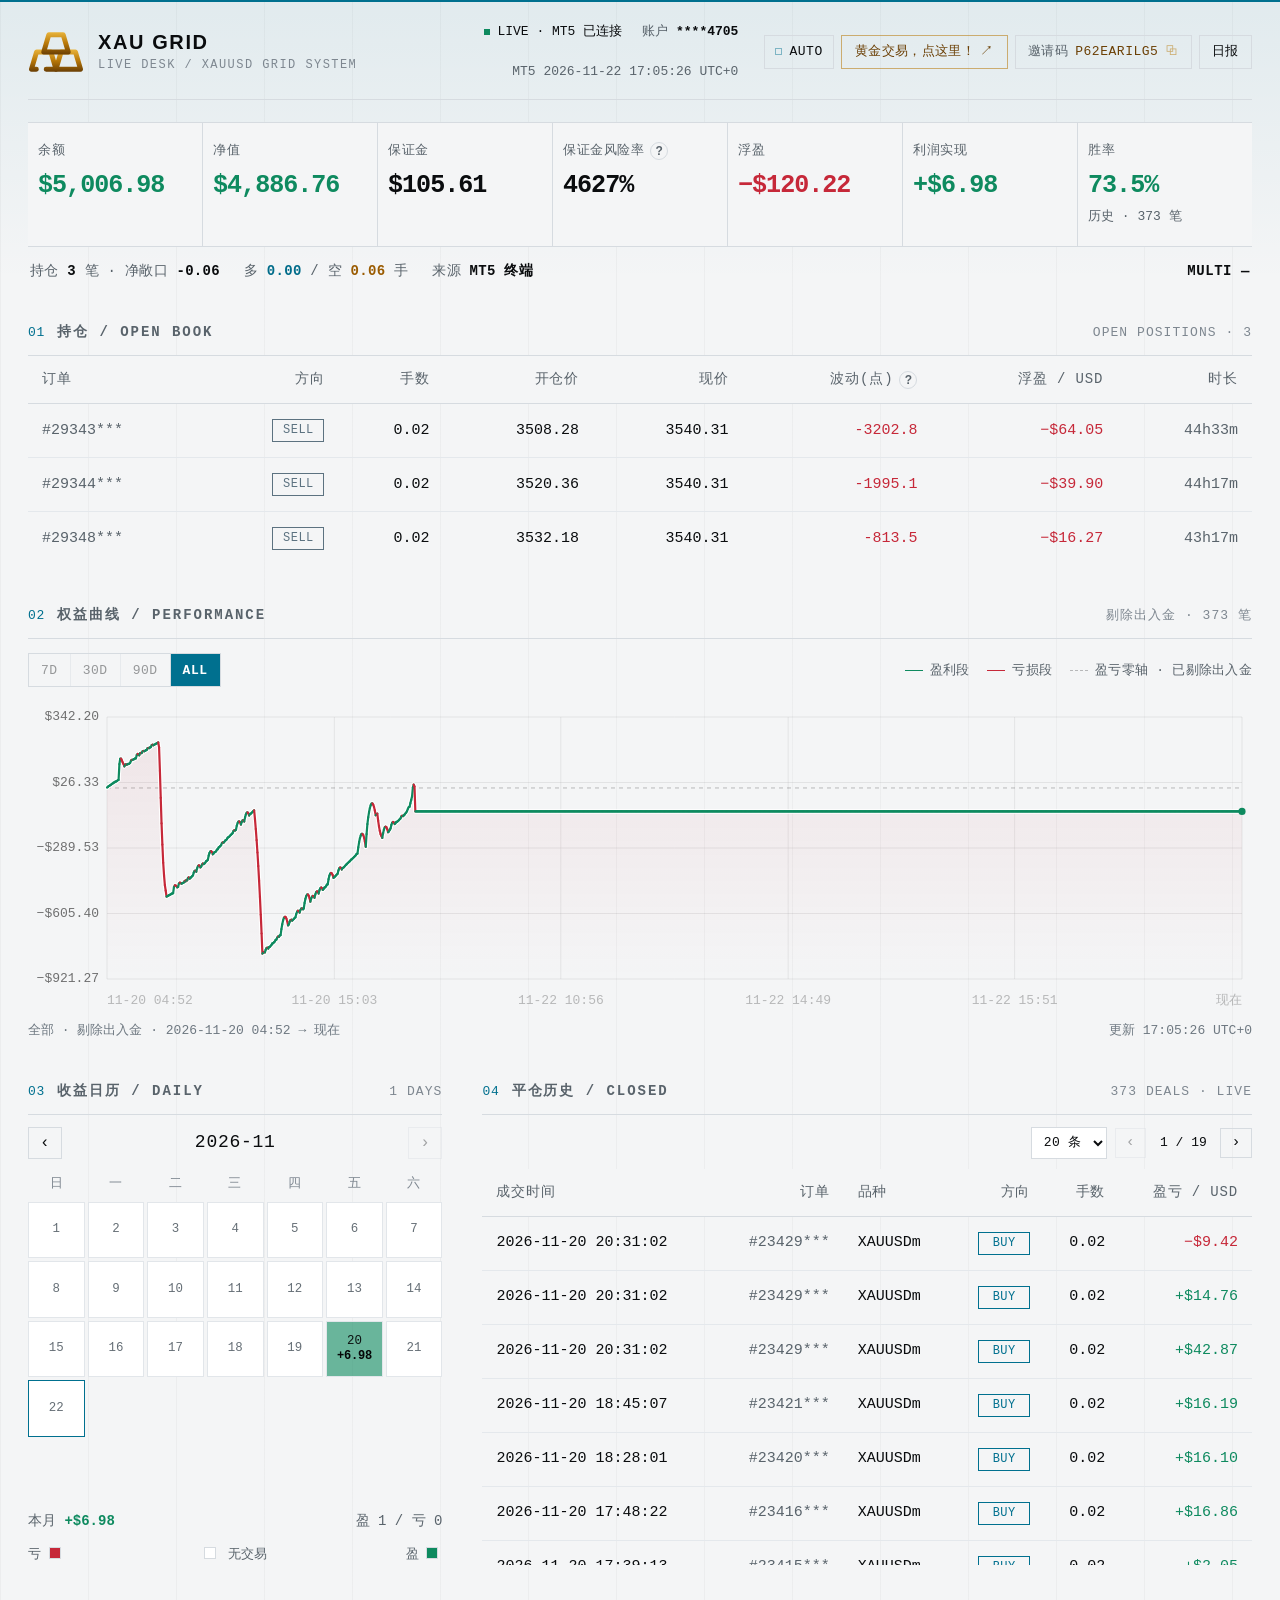
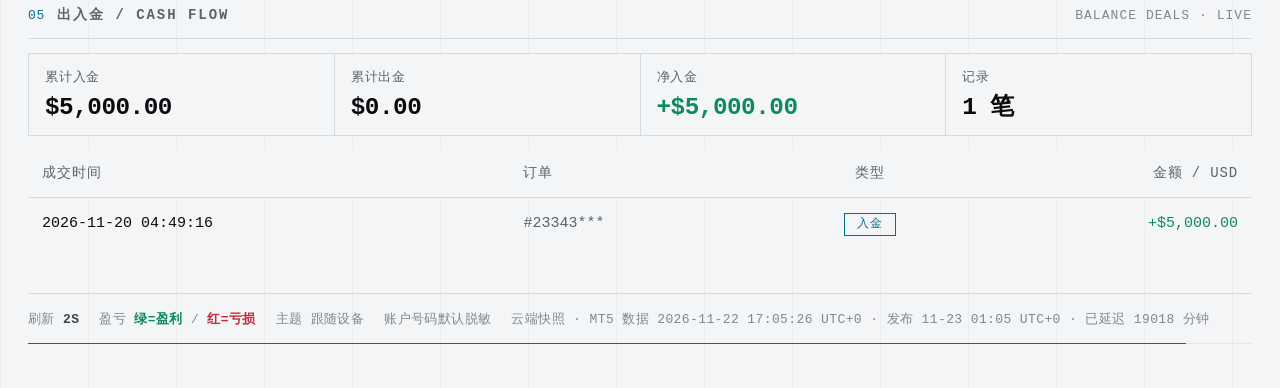
==== index.html @ 571676a5 "update snapshot 2026-11-23 01:05:26" ====
<!DOCTYPE html>
<html lang="zh-CN" data-theme="dark" data-mode="auto">
<head>
<meta charset="UTF-8">
<meta name="viewport" content="width=device-width, initial-scale=1.0">
<title>XAU GRID · LIVE DESK</title>
<link rel="icon" type="image/png" href="favicon.png">
<!-- 首屏前置写入主题，避免闪白；三态：auto 跟随系统 / light / dark -->
<script>
(function(){
  try{
    var m = localStorage.getItem('xau-grid-theme') || 'auto';
    var light = m === 'light' || (m === 'auto' && window.matchMedia('(prefers-color-scheme: light)').matches);
    document.documentElement.setAttribute('data-mode', m);
    document.documentElement.setAttribute('data-theme', light ? 'light' : 'dark');
  }catch(e){}
})();
</script>
<link rel="stylesheet" href="assets/css/tokens.css">
<link rel="stylesheet" href="assets/css/desk.css">
<link rel="stylesheet" href="assets/css/theme-control.css">
<!-- 静态托管标记：publish.py 会把下一行替换为 window.__XAU_STATIC__ = true; -->
<script>window.__XAU_STATIC__ = true;  // publish.py: 静态托管强制静态模式</script>
</head>
<body>
<div class="shell">

  <!-- ===== 任务栏 ===== -->
  <header class="topbar">
    <div class="lockup">
      <div class="logo" aria-label="黄金金库图标">
        <svg viewBox="0 0 1408 1024" role="img" aria-hidden="true">
          <defs>
            <linearGradient id="goldFill" x1="0" y1="0" x2="0" y2="1">
              <stop offset="0" stop-color="var(--logo-1)"/><stop offset=".5" stop-color="var(--logo-2)"/><stop offset="1" stop-color="var(--logo-3)"/>
            </linearGradient>
          </defs>
          <path d="M149.83552 896H192.07552a64 64 0 0 1 0 128H64.07552a64 64 0 0 1-61.376-82.176l132.672-448A64 64 0 0 1 196.74752 448h374.656a64 64 0 0 1 61.376 45.824l132.672 448A64 64 0 0 1 704.07552 1024H448.07552a64 64 0 0 1 0-128h170.24L523.59552 576H244.55552l-94.72 320z" fill="url(#goldFill)"/>
          <path d="M789.83552 896h468.48l-94.72-320h-279.04l-94.72 320z m46.912-448h374.656a64 64 0 0 1 61.376 45.824l132.672 448A64 64 0 0 1 1344.07552 1024H704.07552a64 64 0 0 1-61.376-82.176l132.672-448A64 64 0 0 1 836.74752 448z" fill="url(#goldFill)"/>
          <path d="M564.55552 128L469.83552 448h468.48l-94.72-320H564.55552z m-47.808-128h374.656a64 64 0 0 1 61.376 45.824l132.672 448A64 64 0 0 1 1024.07552 576H384.07552a64 64 0 0 1-61.376-82.176l132.672-448A64 64 0 0 1 516.74752 0z" fill="url(#goldFill)"/>
        </svg>
      </div>
      <div class="wordmark">
        <h1>XAU GRID</h1>
        <p>LIVE DESK / XAUUSD GRID SYSTEM</p>
      </div>
    </div>

    <div class="topbar-main">
      <div class="status" id="modeChip"><i class="dot demo"></i><span id="modeText">连接中…</span></div>
      <div class="kv">账户 <b id="login">****</b></div>
      <div class="clock" id="clock">—</div>
    </div>

    <div class="topbar-tools">
      <button class="theme" id="themeToggle" data-mode="auto" title="主题：跟随系统（点击切换）" aria-label="主题切换">
        <i class="theme-lamp"></i><span class="theme-word"></span>
      </button>
      <a class="invite" href="https://one.toexness.com/a/p62earilg5" target="_blank" rel="noopener noreferrer"
         title="欢迎使用 Exness 进行交易" aria-label="欢迎使用 Exness 进行交易">黄金交易，点这里！ <span>↗</span></a>
      <button class="icode" id="icodeBtn" title="点击一键复制邀请码"><span class="ic-label">邀请码</span><span class="ic-val">p62earilg5</span><span class="ic-ico">⧉</span></button>
      <button id="pngBtn" title="导出当前看板 PNG">PNG</button>
      <button id="reportBtn" title="查看文字版日报">日报</button>
    </div>
  </header>

  <!-- ===== 账户总览：一行主数据 ===== -->
  <section class="overview" aria-label="账户总览">
    <div class="rail">
      <div class="cell">
        <span>余额</span>
        <b id="balValue">—</b>
      </div>
      <div class="cell">
        <span>净值</span>
        <b id="sEquity">—</b>
      </div>
      <div class="cell">
        <span>保证金</span>
        <b id="sMargin">—</b>
      </div>
      <div class="cell">
        <span>保证金风险率 <button type="button" class="help-btn" id="riskHelp" data-help="riskTip" aria-label="保证金风险率说明" aria-expanded="false">?</button></span>
        <b id="sLevel">—</b>
      </div>
      <div class="cell">
        <span>浮盈</span>
        <b id="floating">—</b>
      </div>
      <div class="cell">
        <span>利润实现</span>
        <b id="realized">—</b>
      </div>
      <div class="cell">
        <span>胜率</span>
        <b id="win">—</b>
        <small id="winNote"></small>
      </div>
    </div>

    <div class="metaline">
      <span>持仓 <b id="count">0</b> 笔 · 净敞口 <b id="net">0.00</b></span>
      <span>多 <b id="buyLots" class="long">0.00</b> / 空 <b id="sellLots" class="short">0.00</b> 手</span>
      <span>来源 <b id="sSource">—</b></span>
      <span class="px"><b id="priceBadge">XAUUSDm —</b></span>
    </div>

    <div class="risk-note" id="riskTip" role="note" hidden>
      <b>保证金风险率</b> = 净值 ÷ 已用保证金 × 100%。数值越高，说明保证金占用越低、账户越安全；它不是亏损风险，也不是爆仓概率。
    </div>
  </section>

  <!-- ===== 01 持仓 ===== -->
  <section class="block">
    <div class="block-head">
      <span class="idx">01</span>
      <h2>持仓 / OPEN BOOK</h2>
      <span class="stamp" id="tableTag">OPEN POSITIONS</span>
    </div>
    <div class="table-wrap">
      <table>
        <thead><tr><th class="hide-mobile">订单</th><th>方向</th><th>手数</th><th class="hide-mobile">开仓价</th><th class="hide-mobile">现价</th><th><span class="help-wrap">波动(点)<button type="button" class="help-btn" id="pipsHelp" data-help="pipsTip" data-place="above" aria-label="波动列说明" aria-expanded="false">?</button><span class="help-tip" id="pipsTip" role="tooltip" hidden>1 点 = 0.01 美元价格变动，表示价格波动幅度，不是盈亏金额。</span></span></th><th>浮盈 / USD</th><th class="hide-mobile">时长</th></tr></thead>
        <tbody id="positions"><tr><td colspan="8" class="empty">等待数据…</td></tr></tbody>
      </table>
    </div>
  </section>

  <!-- ===== 02 权益曲线 ===== -->
  <section class="block">
    <div class="block-head">
      <span class="idx">02</span>
      <h2>权益曲线 / PERFORMANCE</h2>
      <span class="stamp" id="curveTag">EQUITY</span>
    </div>
    <div class="chart-tools">
      <div class="segmented" id="rangeBar">
        <button data-range="7">7D</button><button data-range="30">30D</button>
        <button data-range="90">90D</button><button data-range="all" class="active">ALL</button>
      </div>
      <div class="legend">
        <span><i class="l1"></i>盈利段</span>
        <span><i class="l3"></i>亏损段</span>
        <span><i class="l2"></i>盈亏零轴 · 已剔除出入金</span>
      </div>
    </div>
    <canvas id="curve"></canvas>
    <div class="tape-note" id="chartNote">—</div>
  </section>

  <!-- ===== 03/04 日历 + 平仓 ===== -->
  <div class="split">
    <section class="block cal-block">
      <div class="block-head">
        <span class="idx">03</span>
        <h2>收益日历 / DAILY</h2>
        <span class="stamp" id="calTag">DAILY P&amp;L</span>
      </div>
      <div class="row-bar cal-nav"><button id="calPrev" aria-label="上个月">‹</button><span id="calMonth">—</span><button id="calNext" aria-label="下个月">›</button></div>
      <div class="cal-grid" id="calGrid"></div>
      <div class="cal-legend">
        <span>亏 <i class="sw" style="background:var(--down)"></i></span>
        <span><i class="sw" style="background:var(--cal-bg)"></i> 无交易</span>
        <span>盈 <i class="sw" style="background:var(--up)"></i></span>
      </div>
    </section>

    <section class="block deals-block">
      <div class="block-head">
        <span class="idx">04</span>
        <h2>平仓历史 / CLOSED</h2>
        <span class="stamp" id="dealsTag">ALL DEALS</span>
      </div>
      <!-- 与日历的月份导航同一水平行，保证两块内容起始线对齐 -->
      <div class="row-bar deal-nav">
        <select id="dealSize" title="每页条数"><option value="10">10 条</option><option value="20" selected>20 条</option><option value="50">50 条</option></select>
        <button id="dealPrev" title="上一页">‹</button>
        <span id="dealPage">1 / 1</span>
        <button id="dealNext" title="下一页">›</button>
      </div>
      <div class="table-wrap table-wrap-deals">
        <table>
          <thead><tr><th>成交时间</th><th class="hide-mobile">订单</th><th class="hide-narrow ta-l">品种</th><th>方向</th><th class="hide-mobile">手数</th><th>盈亏 / USD</th></tr></thead>
          <tbody id="deals"><tr><td colspan="6" class="empty">加载平仓历史…</td></tr></tbody>
        </table>
      </div>
    </section>
  </div>

  <!-- ===== 05 出入金 ===== -->
  <section class="block">
    <div class="block-head">
      <span class="idx">05</span>
      <h2>出入金 / CASH FLOW</h2>
      <span class="stamp" id="cashflowTag">CASH FLOW</span>
    </div>
    <div class="cf-sum">
      <div><span>累计入金</span><b id="cfDeposits">—</b></div>
      <div><span>累计出金</span><b id="cfWithdrawals">—</b></div>
      <div><span>净入金</span><b id="cfNet">—</b></div>
      <div><span>记录</span><b id="cfCount">—</b></div>
    </div>
    <div class="table-wrap table-wrap-cf">
      <table>
        <thead><tr><th>成交时间</th><th class="ta-l hide-mobile">订单</th><th class="ta-c">类型</th><th>金额 / USD</th></tr></thead>
        <tbody id="cashflow"><tr><td colspan="4" class="empty">加载出入金…</td></tr></tbody>
      </table>
    </div>
  </section>

  <footer>
    <span>刷新 <b>2S</b></span>
    <span>盈亏 <b class="up">绿=盈利</b> / <b class="down">红=亏损</b></span>
    <span id="themeLabel"></span>
    <span>账户号码默认脱敏</span>
    <span id="hint"></span>
    <i class="progress"><i id="bar"></i></i>
  </footer>
</div>

<script src="assets/js/core.js"></script>
<script src="assets/js/theme.js"></script>
<script src="assets/js/chart.js"></script>
<script src="assets/js/calendar.js"></script>
<script src="assets/js/app.js"></script>
</body>
</html>
---- assets/css/tokens.css ----
/* ============================================================
 * 设计基调：极简 / 高对比 / 美式航天任务控制
 * 近黑底、冷白字、单一冷青强调色；无玻璃模糊、无光斑。
 * 所有变量名保持不变，供 dashboard / report / canvas / calendar 复用。
 * ============================================================ */
:root{
  --font-sans:"Helvetica Neue",Helvetica,Arial,"PingFang SC","Microsoft YaHei",sans-serif;
  --mono:"JetBrains Mono","SFMono-Regular",Consolas,"Liberation Mono",Menlo,monospace;

  --bg:#050607;
  --bg-2:#080A0C;
  --panel:#0B0E11;
  --panel-top:#0B0E11;
  --panel-bottom:#080A0C;

  --text:#F3F6F8;
  --muted:#9AA5AE;
  --muted-2:#69737C;
  --strong:#FFFFFF;
  --subtle:#7C868F;
  --para:#C9D2D9;
  --note:#8B959E;
  --symbol:#E6EDF3;
  --duration:#A7B3BD;
  --pct:#3BE08F;

  --line:#1F262D;
  --line-soft:#161C22;
  --td-line:#171D23;
  --td-border:#232A31;
  --help-line:#3A444D;
  --stat-line:#171D23;
  --th-bg:transparent;
  --th-border:#1F262D;

  --glass-bg:rgba(11,14,17,.94);
  --glass-bg-2:#0F1318;
  --glass-border:#242C34;
  --glass-border-hi:#39434C;
  --glass-blur:none;
  --glass-shadow:none;
  --glass-inner:none;

  --neu-raised:none;
  --neu-pressed:none;
  --neu-btn:#11151A;

  --accent:#3DDCFF;
  --accent-border:rgba(61,220,255,.48);
  --accent-soft:rgba(61,220,255,.10);
  --active-text:#031016;
  --accent-ink:#031016;

  --up:#3BE08F;
  --down:#FF5A67;
  --neutral:#A7B3BD;
  --up-rgb:59,224,143;
  --down-rgb:255,90,103;

  --gold:#7E93A3;
  --gold-border:rgba(126,147,163,.34);
  --gold-soft:rgba(126,147,163,.10);
  --gold-line:rgba(126,147,163,.40);
  --gold-1:#C9F7FF;
  --gold-2:#3DDCFF;
  --gold-3:#0A5A70;
  /* LOGO 专用黄金色，与冷青强调色解耦 */
  --logo-1:#FFE9A8;
  --logo-2:#E3A72F;
  --logo-3:#7A4A08;
  /* 黄金强调文字（邀请链接/邀请码）：沿用 --logo 金色，保证主题对比度 */
  --gold-ink:var(--logo-1);
  --gold-edge:rgba(227,167,47,.58);
  --gold-fill:rgba(227,167,47,.10);
  /* 多空手数：冷青 / 琥珀，深色底高对比 */
  --long:#3DDCFF;
  --short:#F2B33D;
  --brand-slash:#3DDCFF;

  --buy:#3DDCFF;
  --sell:#7E93A3;

  --bar-bg:#171D23;
  --bar-1:#3DDCFF;
  --bar-2:#7E93A3;

  --btn-bg:#0B0E11;
  --btn-hover:#141A20;
  --btn-hover-border:#3A434C;
  --chip-bg:transparent;
  --tag-bg:transparent;
  --tag-border:#2A323A;
  --tag-text:#A7B3BD;

  --hover-bg:rgba(255,255,255,.045);
  --hover-border:#3A434C;
  --row-hover:rgba(255,255,255,.035);
  --zebra:rgba(255,255,255,.012);
  --input-bg:#0B0E11;
  --quote-bg:#0B0E11;
  --quote-border:#242C34;
  --scrollbar:#2C343C;
  --toggle-bg:#0B0E11;
  --toggle-knob:#3DDCFF;
  --toggle-shadow:none;
  --footer-text:#6E7881;
  --footer-b:#A7B3BD;
  --progress-bg:#171D23;

  --logo-shadow:none;
  --glow1:transparent;
  --glow2:transparent;
  --glow3:transparent;

  --radius:2px;
  --radius-sm:1px;
  --radius-pill:2px;
  --ease:cubic-bezier(.2,.7,.2,1);
  --duration:.18s;

  /* 图表 / 日历 */
  --grid-line:rgba(255,255,255,.06);
  --axis:rgba(255,255,255,.45);
  --axis-2:rgba(255,255,255,.22);
  --hover-line:rgba(255,255,255,.35);
  --tip-bg:#0B0E11;
  --tip-border:#39434C;
  --tip-text:#F3F6F8;
  --dot-up:#3BE08F;
  --dot-down:#FF5A67;
  --curve-up:#3BE08F;
  --curve-down:#FF5A67;
  --curve-accent:#3DDCFF;
  --curve-gold:#A7B3BD;
  --curve-fill-a:.10;
  --cal-bg:#0B0E11;
  --cal-text:#A7B3BD;
  --cal-has-text:#FFFFFF;
  --cal-shadow:rgba(0,0,0,.35);

  /* 页面专用 */
  --grid-faint:rgba(255,255,255,.018);
}

/* —— 浅色：纸白 + 近黑字 + 同一冷青 —— */
[data-theme="light"]{
  --bg:#F4F5F6;
  --bg-2:#EDEFF1;
  --panel:#FFFFFF;
  --panel-top:#FFFFFF;
  --panel-bottom:#FBFCFD;

  --text:#0A0C0E;
  --muted:#59636B;
  --muted-2:#7E8790;
  --strong:#000000;
  --subtle:#7E8790;
  --para:#2C343A;
  --note:#6E7881;
  --symbol:#0A0C0E;
  --duration:#59636B;
  --pct:#0E8A5F;

  --line:#D6DBE0;
  --line-soft:#E2E6EA;
  --td-line:#E4E8EC;
  --td-border:#D6DBE0;
  --help-line:#A7B0B8;
  --stat-line:#E4E8EC;
  --th-bg:transparent;
  --th-border:#D6DBE0;

  --glass-bg:rgba(255,255,255,.96);
  --glass-bg-2:#F7F8F9;
  --glass-border:#D6DBE0;
  --glass-border-hi:#B9C2C9;
  --glass-blur:none;
  --glass-shadow:none;
  --glass-inner:none;

  --neu-raised:none;
  --neu-pressed:none;
  --neu-btn:#F0F2F4;

  --accent:#00708F;
  --accent-border:rgba(0,112,143,.45);
  --accent-soft:rgba(0,112,143,.08);
  --active-text:#FFFFFF;

  --up:#0E8A5F;
  --down:#C62839;
  --neutral:#5C666E;
  --up-rgb:14,138,95;
  --down-rgb:198,40,57;

  --gold:#5C7280;
  --gold-border:rgba(92,114,128,.34);
  --gold-soft:rgba(92,114,128,.08);
  --gold-line:rgba(92,114,128,.40);
  --gold-1:#A9E9F7;
  --gold-2:#00708F;
  --gold-3:#06485C;
  /* 浅色底改用更深的金与青，保证可读 */
  --logo-1:#E8B33A;
  --logo-2:#B87808;
  --logo-3:#6B3F04;
  /* 浅色主题：用更深的一段金色，保证白底上的可读性 */
  --gold-ink:var(--logo-3);
  --gold-edge:rgba(184,120,8,.55);
  --gold-fill:rgba(184,120,8,.08);
  --long:#006C8A;
  --short:#9A5B00;
  --brand-slash:#00708F;

  --buy:#00708F;
  --sell:#5C7280;

  --bar-bg:#E3E7EA;
  --bar-1:#00708F;
  --bar-2:#5C7280;

  --btn-bg:#FFFFFF;
  --btn-hover:#F0F2F4;
  --btn-hover-border:#B9C2C9;
  --chip-bg:transparent;
  --tag-bg:transparent;
  --tag-border:#D6DBE0;
  --tag-text:#59636B;

  --hover-bg:rgba(0,0,0,.04);
  --hover-border:#B9C2C9;
  --row-hover:rgba(0,0,0,.035);
  --zebra:rgba(0,0,0,.015);
  --input-bg:#FFFFFF;
  --quote-bg:#FFFFFF;
  --quote-border:#D6DBE0;
  --scrollbar:#C1C8CE;
  --toggle-bg:#FFFFFF;
  --toggle-knob:#00708F;
  --toggle-shadow:none;
  --footer-text:#7E8790;
  --footer-b:#3B444B;
  --progress-bg:#E3E7EA;

  --logo-shadow:none;
  --glow1:transparent;
  --glow2:transparent;
  --glow3:transparent;

  --grid-line:rgba(0,0,0,.07);
  --axis:rgba(0,0,0,.55);
  --axis-2:rgba(0,0,0,.25);
  --hover-line:rgba(0,0,0,.35);
  --tip-bg:#FFFFFF;
  --tip-border:#B9C2C9;
  --tip-text:#0A0C0E;
  --dot-up:#0E8A5F;
  --dot-down:#C62839;
  --curve-up:#0E8A5F;
  --curve-down:#C62839;
  --curve-accent:#00708F;
  --curve-gold:#6E7A84;
  --curve-fill-a:.08;
  --cal-bg:#FFFFFF;
  --cal-text:#59636B;
  --cal-has-text:#0A0C0E;
  --cal-shadow:transparent;

  --grid-faint:rgba(0,0,0,.032);
  --accent-ink:#FFFFFF;
}
---- assets/css/desk.css ----
/* ============================================================
 * desk.css — XAU GRID / LIVE DESK
 * 从零重建：无卡片、无玻璃、无旧栅格；一条数据轨 + 工作面。
 * 依赖 tokens.css（颜色 / 字体变量）。
 * ============================================================ */

*,*::before,*::after{box-sizing:border-box}
html,body{margin:0;padding:0}
html{color-scheme:dark}
html[data-theme="light"]{color-scheme:light}

body{
  min-height:100vh;
  background-color:var(--bg);
  background-image:
    linear-gradient(180deg,var(--accent-soft),transparent 280px),
    repeating-linear-gradient(90deg,var(--grid-faint) 0 1px,transparent 1px 88px);
  color:var(--text);
  font-family:var(--font-sans);
  font-size:15px;
  line-height:1.5;
  -webkit-font-smoothing:antialiased;
  text-rendering:optimizeLegibility;
}
body::before{
  content:"";position:fixed;left:0;right:0;top:0;height:2px;
  background:var(--accent);z-index:99;pointer-events:none;
}
::selection{background:var(--accent);color:var(--accent-ink)}

/* —— 基础控件 —— */
button{
  font-family:var(--mono);font-size:13px;letter-spacing:.04em;
  height:34px;padding:0 12px;border:1px solid var(--line);border-radius:0;
  background:transparent;color:var(--text);cursor:pointer;line-height:1;
}
button:hover{border-color:var(--accent-border);color:var(--accent)}
button:active{background:var(--hover-bg)}
button:disabled{opacity:.35;cursor:not-allowed}
button:disabled:hover{border-color:var(--line);color:var(--text)}
select{
  height:32px;padding:0 8px;border:1px solid var(--line);border-radius:0;
  background:var(--input-bg);color:var(--text);font-family:var(--mono);font-size:13px;
  letter-spacing:.03em;cursor:pointer;
}

a{color:var(--accent)}

/* —— 页面骨架 —— */
.shell{
  max-width:1520px;margin:0 auto;padding:0 28px 44px;
}

/* —— 任务栏 —— */
.topbar{
  display:grid;
  grid-template-columns:auto minmax(0,1fr) auto;
  grid-template-areas:"lockup main tools";
  align-items:center;
  gap:18px 26px;
  padding:22px 0 18px;
  border-bottom:1px solid var(--line);
}
.lockup{grid-area:lockup;display:flex;align-items:center;gap:14px;min-width:0}
.logo{width:56px;height:56px;display:grid;place-items:center;flex:none}
.logo svg{width:54px;height:54px;filter:none}
.wordmark{min-width:0}
.wordmark h1{
  margin:0;font-size:20px;font-weight:800;line-height:1;
  letter-spacing:.08em;text-transform:uppercase;white-space:nowrap;
}
.wordmark p{
  margin:7px 0 0;font-family:var(--mono);font-size:12px;line-height:1;
  color:var(--muted-2);letter-spacing:.12em;white-space:nowrap;
}

.topbar-main{
  grid-area:main;display:flex;align-items:center;justify-content:flex-end;
  gap:20px;flex-wrap:wrap;min-width:0;
  font-family:var(--mono);font-size:13px;color:var(--muted);white-space:nowrap;
}
.status{display:inline-flex;align-items:center;gap:7px;color:var(--text)}
.dot{width:6px;height:6px;display:inline-block;background:var(--up)}
.dot.demo{background:var(--muted-2)}
.kv b{color:var(--text);font-weight:600}
.clock{color:var(--muted);font-variant-numeric:tabular-nums}

.topbar-tools{
  grid-area:tools;display:flex;align-items:center;justify-content:flex-end;
  gap:7px;flex-wrap:wrap;min-width:0;
}
/* 主题切换控件样式在共享的 theme-control.css 中 */

.invite{
  display:inline-flex;align-items:center;gap:5px;height:34px;padding:0 13px;
  border:1px solid var(--gold-edge);color:var(--gold-ink);
  text-decoration:none;font-family:var(--mono);font-size:13px;
  letter-spacing:.03em;white-space:nowrap;
}
.invite:hover{background:var(--gold-fill);border-color:var(--gold-ink);color:var(--gold-ink)}
.icode{display:inline-flex;align-items:center;gap:7px}
.icode:hover{border-color:var(--gold-edge);color:var(--gold-ink)}
.ic-label{color:var(--muted)}
.ic-val{color:var(--gold-ink);text-transform:uppercase}
.ic-ico{color:var(--gold-edge)}
.icode.copied{border-color:var(--up);color:var(--up)}
.icode.copied .ic-val{color:var(--up)}

/* —— 账户总览：一条数据轨 —— */
.overview{margin-top:22px}
.rail{
  display:grid;grid-template-columns:repeat(7,minmax(0,1fr));
  gap:1px;background:var(--line);
  border-top:1px solid var(--line);border-bottom:1px solid var(--line);
  container-type:inline-size;
}
.cell{background:var(--bg);padding:18px 10px 20px;min-width:0}
.cell>span{
  display:flex;align-items:center;gap:6px;margin-bottom:12px;
  font-family:var(--mono);font-size:13px;letter-spacing:.04em;color:var(--muted);
  text-transform:uppercase;white-space:nowrap;
}
.cell>b{
  display:block;font-family:var(--mono);font-weight:700;line-height:1;
  font-size:clamp(20px,2.05cqw,34px);letter-spacing:-.04em;
  font-variant-numeric:tabular-nums;white-space:nowrap;
}
.cell small{
  display:block;margin-top:9px;font-family:var(--mono);font-size:13px;
  color:var(--muted);white-space:nowrap;overflow:hidden;text-overflow:ellipsis;
}

.metaline{
  display:flex;flex-wrap:wrap;gap:8px 24px;padding:14px 2px 0;
  font-family:var(--mono);font-size:14px;color:var(--muted);letter-spacing:.02em;
}
.metaline b{color:var(--text);font-weight:600;font-variant-numeric:tabular-nums}
.metaline b.long{color:var(--long)}
.metaline b.short{color:var(--short)}
.metaline em{font-style:normal;color:var(--muted-2)}
.metaline .px{margin-left:auto;color:var(--accent);letter-spacing:.04em}

/* 保证金风险率说明：内联展开，避免遮挡上方七个核心数值 */
.risk-note{
  margin-top:12px;padding:12px 14px;
  border-left:2px solid var(--accent);background:var(--accent-soft);
  font-family:var(--font-sans);font-size:13px;line-height:1.7;color:var(--para);
}
.risk-note b{color:var(--text);font-weight:700}
.risk-note[hidden]{display:none}

/* —— 分区 —— */
.block{margin-top:40px;min-width:0}
.block-head{
  display:flex;align-items:baseline;gap:12px;
  padding-bottom:12px;border-bottom:1px solid var(--line);
}
.idx{font-family:var(--mono);font-size:13px;color:var(--accent);letter-spacing:.06em}
.block-head h2{
  margin:0;font-family:var(--mono);font-size:14px;font-weight:600;
  letter-spacing:.14em;color:var(--muted);text-transform:uppercase;
}
.stamp{
  margin-left:auto;font-family:var(--mono);font-size:13px;color:var(--muted-2);
  letter-spacing:.08em;white-space:nowrap;
}

/* —— 表格 —— */
.table-wrap{overflow:auto;max-height:460px;-webkit-overflow-scrolling:touch}
/* 平仓表填满右栏剩余高度，与左侧日历等高，底部不留空块 */
.table-wrap-deals{flex:1 1 0;max-height:none;min-height:320px}
table{width:100%;border-collapse:separate;border-spacing:0;font-size:15px}
th{
  position:sticky;top:0;z-index:2;vertical-align:middle;
  padding:13px 14px;background:var(--bg);
  border-bottom:1px solid var(--line);white-space:nowrap;
  text-align:right;color:var(--muted);font-weight:500;
  font-family:var(--mono);font-size:14px;letter-spacing:.06em;text-transform:uppercase;
}
th[title]{cursor:help;text-decoration:underline dotted var(--help-line);text-underline-offset:3px}

/* 表头说明：问号 + 点击气泡（固定定位，避免被表格滚动容器裁切） */
.help-wrap{display:inline-flex;align-items:center;gap:6px;vertical-align:middle}
.help-btn{
  width:18px;height:18px;padding:0;border:1px solid var(--line);border-radius:50%;
  background:transparent;color:var(--muted);font-family:var(--font-sans);
  font-size:12px;font-weight:700;line-height:1;display:inline-grid;place-items:center;
  text-transform:none;letter-spacing:0;flex:none;
}
.help-btn:hover,.help-btn[aria-expanded="true"]{color:var(--accent);border-color:var(--accent-border)}
.help-tip{
  position:fixed;z-index:300;max-width:min(280px,calc(100vw - 16px));width:max-content;
  padding:10px 12px;border:1px solid var(--tip-border);background:var(--tip-bg);
  color:var(--tip-text);font-family:var(--font-sans);font-size:13px;font-weight:400;
  line-height:1.55;letter-spacing:0;text-transform:none;text-align:left;
  white-space:normal;box-shadow:0 10px 28px rgba(0,0,0,.28);
}
.help-tip::after{
  content:"";position:absolute;left:var(--arrow-x,50%);bottom:-6px;
  width:10px;height:10px;margin-left:-5px;
  background:var(--tip-bg);border-right:1px solid var(--tip-border);
  border-bottom:1px solid var(--tip-border);transform:rotate(45deg);
}
.help-tip.below::after{
  bottom:auto;top:-6px;
  border-right:0;border-bottom:0;
  border-left:1px solid var(--tip-border);border-top:1px solid var(--tip-border);
}
.help-tip[hidden]{display:none}
td{
  padding:15px 14px;border-bottom:1px solid var(--td-line);
  text-align:right;vertical-align:middle;white-space:nowrap;
  font-family:var(--mono);font-variant-numeric:tabular-nums;line-height:1.35;
}
th:first-child,td:first-child{text-align:left}
th.ta-l,td.ta-l{text-align:left !important}
th.ta-c,td.ta-c{text-align:center !important}
tbody tr:hover td{background:var(--row-hover)}
tbody tr:last-child td{border-bottom:none}
td.empty{
  padding:34px 14px !important;text-align:center !important;
  color:var(--muted-2);font-size:14px;letter-spacing:.03em;
}
.ticket{color:var(--muted)}
.side{
  display:inline-flex;align-items:center;justify-content:center;
  min-width:52px;padding:3px 8px;border:1px solid currentColor;
  font-size:12px;letter-spacing:.04em;line-height:1.25;
}
.side.buy{color:var(--buy)}
.side.sell{color:var(--sell)}

/* —— 语义色（沿用全局 up/down） —— */
.up{color:var(--up) !important}
.down{color:var(--down) !important}
.neutral{color:var(--text) !important}

/* —— 图表 —— */
.chart-tools{
  display:flex;align-items:center;justify-content:space-between;gap:16px;
  flex-wrap:wrap;padding-top:14px;
}
.segmented{display:flex;border:1px solid var(--line)}
.segmented button{border:0;border-left:1px solid var(--line);height:32px}
.segmented button:first-child{border-left:0}
.segmented button:hover{background:var(--hover-bg);color:var(--text)}
.segmented button.active{background:var(--accent);color:var(--active-text);font-weight:700}
.legend{
  display:flex;gap:18px;flex-wrap:wrap;
  font-family:var(--mono);font-size:13px;color:var(--muted);letter-spacing:.02em;
}
.legend i{
  display:inline-block;width:18px;height:0;border-top:1px solid;
  margin-right:7px;vertical-align:middle;
}
.legend .l1{border-color:var(--curve-up)}
.legend .l3{border-color:var(--curve-down)}
.legend .l2{border-color:var(--axis-2);border-top-style:dashed}
canvas{
  display:block;width:100%;height:310px;margin-top:14px;
  cursor:crosshair;touch-action:pan-y;
}
.tape-note{
  display:flex;justify-content:space-between;gap:10px;flex-wrap:wrap;
  margin-top:10px;font-family:var(--mono);font-size:13px;color:var(--note);
  font-variant-numeric:tabular-nums;
}

/* —— 日历 + 平仓分栏：两块同排、顶边与内容起始线严格对齐 —— */
.split{
  display:grid;grid-template-columns:minmax(350px,1.05fr) minmax(0,1.95fr);
  gap:40px;margin-top:40px;align-items:stretch;
}
/* 左右两栏都改为纵向弹性布局：右栏表格自动填满与日历等高的空间 */
.split>.block{margin-top:0;display:flex;flex-direction:column;min-width:0}

/* 次级工具行：日期翻月 / 平仓分页共用，高度一致，避免内容起点错位 */
.row-bar{
  display:flex;align-items:center;gap:8px;
  padding:12px 0 10px;min-height:54px;flex:none;
}
.cal-nav{justify-content:space-between}
.cal-nav button{height:32px;padding:0 11px;font-size:16px;line-height:1}
.cal-nav span{
  font-family:var(--mono);font-size:18px;color:var(--text);letter-spacing:.04em;
  font-variant-numeric:tabular-nums;
}
.cal-grid{
  display:grid;grid-template-columns:repeat(7,minmax(0,1fr));gap:3px;
  container-type:inline-size;
}
.cal-head{
  text-align:center;font-family:var(--mono);font-size:13px;
  color:var(--muted-2);padding:5px 0;letter-spacing:.04em;
}
.cal-cell{
  aspect-ratio:1;display:flex;flex-direction:column;align-items:center;justify-content:center;
  gap:2px;border:1px solid var(--line-soft);border-radius:0;
  background:var(--cal-bg);color:var(--cal-text);
  font-family:var(--mono);line-height:1.1;overflow:hidden;
}
.cal-cell.has{color:var(--cal-has-text);text-shadow:0 1px 2px var(--cal-shadow)}
.cal-cell.has.ink-dark{text-shadow:none}
.cal-cell.has:hover{filter:brightness(1.08)}
.cal-cell.blank{background:transparent;border-color:transparent}
.cal-cell.today{outline:1px solid var(--accent);outline-offset:-1px}
.cal-cell .d{font-size:clamp(12px,3cqw,14px);opacity:.92}
.cal-cell .v{
  font-size:clamp(12px,2.6cqw,13px);font-weight:700;letter-spacing:-.2px;
  white-space:nowrap;font-variant-numeric:tabular-nums;
}
.cal-stats{
  grid-column:1/-1;display:flex;justify-content:space-between;gap:8px;
  margin-top:11px;font-family:var(--mono);font-size:14px;color:var(--muted);
  font-variant-numeric:tabular-nums;white-space:nowrap;
}
.cal-legend{
  display:flex;justify-content:space-between;align-items:center;
  margin-top:14px;font-family:var(--mono);font-size:13px;color:var(--muted);
}
.cal-legend .sw{
  display:inline-block;width:12px;height:12px;margin:0 4px -1px 0;
  border:1px solid var(--line);border-radius:0;
}

/* —— 平仓分页（与日历翻月同一行高） —— */
.deal-nav{justify-content:flex-end}
.deal-nav button{height:30px;padding:0 10px;font-size:15px;line-height:1}
.deal-nav #dealPage{
  min-width:58px;text-align:center;font-family:var(--mono);font-size:13px;
  color:var(--text);font-variant-numeric:tabular-nums;
}

/* —— 出入金 —— */
.cf-sum{
  display:grid;grid-template-columns:repeat(4,minmax(0,1fr));
  gap:1px;background:var(--line);margin-top:14px;
  border:1px solid var(--line);
}
.cf-sum>div{background:var(--bg);padding:14px 16px;min-width:0}
.cf-sum span{
  display:block;margin-bottom:9px;font-family:var(--mono);font-size:13px;
  color:var(--muted);letter-spacing:.06em;
}
.cf-sum b{
  display:block;font-family:var(--mono);font-size:clamp(20px,1.9vw,28px);
  font-weight:700;line-height:1;letter-spacing:-.02em;
  font-variant-numeric:tabular-nums;white-space:nowrap;
}
.table-wrap-cf{max-height:320px;margin-top:14px}

/* —— 页脚 —— */
footer{
  display:flex;align-items:center;flex-wrap:wrap;gap:8px 20px;
  margin-top:42px;padding-top:16px;border-top:1px solid var(--line);
  font-family:var(--mono);font-size:13px;color:var(--footer-text);letter-spacing:.03em;
}
footer b{color:var(--footer-b);font-weight:600}
footer .up{color:var(--up)}
footer .down{color:var(--down)}
.progress{
  flex:1 1 100%;display:block;height:1px;margin-top:6px;
  background:var(--progress-bg);overflow:hidden;
}
.progress #bar{display:block;height:1px;width:0;background:var(--accent)}

/* —— 滚动条 —— */
*{scrollbar-width:thin;scrollbar-color:var(--scrollbar) transparent}
*::-webkit-scrollbar{width:8px;height:8px}
*::-webkit-scrollbar-thumb{background:var(--scrollbar);border:0}
*::-webkit-scrollbar-track{background:transparent}

/* ============================================================
 * 响应式
 * ============================================================ */

/* 1100 仍保持总览一行；再窄改为 3 列换行 */
@media(max-width:1040px){
  .rail{grid-template-columns:repeat(3,minmax(0,1fr))}
  /* 7 张主卡换行时，最后一张（胜率）撑满整行，避免出现空白格 */
  .rail .cell:last-child{grid-column:1/-1}
  .cell>b{font-size:clamp(26px,4.2cqw,36px)}
}

@media(max-width:1200px){
  .topbar{
    grid-template-columns:minmax(0,1fr) auto;
    grid-template-areas:"lockup tools" "main main";
    row-gap:14px;
  }
  .topbar-main{justify-content:flex-start}
}

@media(max-width:1000px){
  .split{grid-template-columns:minmax(0,1fr);gap:40px}
  .cal-grid{max-width:560px}
}

@media(max-width:760px){
  .shell{padding:0 16px 36px}
  .topbar{grid-template-columns:minmax(0,1fr);grid-template-areas:"lockup" "main" "tools";gap:12px;padding:18px 0 16px}
  .topbar-main{justify-content:flex-start;gap:12px 16px}
  .topbar-tools{justify-content:flex-start}
  .logo{width:42px;height:42px}
  .logo svg{width:40px;height:40px}
  .wordmark h1{font-size:16px;letter-spacing:.06em}
  .wordmark p{font-size:11px;letter-spacing:.08em}
  button{height:32px;padding:0 10px;font-size:13px}
  .invite{height:32px;padding:0 10px;font-size:13px}
  .theme{padding:0 9px}

  .rail{grid-template-columns:repeat(2,minmax(0,1fr))}
  .rail .cell:last-child{display:flex;align-items:baseline;gap:6px 14px;flex-wrap:wrap}
  .rail .cell:last-child>span{margin-bottom:0}
  .rail .cell:last-child small{margin-top:0}
  .cell{padding:16px 12px 18px}
  .cell>b{font-size:clamp(22px,6vw,28px)}
  .cell>span{margin-bottom:10px}
  .metaline{gap:7px 16px;font-size:13px;padding-top:12px}
  .metaline .px{margin-left:0}

  .block{margin-top:32px}
  .block-head{gap:9px;flex-wrap:wrap;row-gap:6px}
  .block-head h2{font-size:13px;letter-spacing:.08em;flex:none}
  .idx,.stamp{font-size:13px}
  .cal-nav,.deal-nav{padding:10px 0 8px;min-height:48px}
  .cal-nav span{font-size:16px}
  .cal-head{font-size:13px}
  canvas{height:210px}
  .segmented button{height:30px}
  .legend{font-size:13px;gap:12px}
  .tape-note{font-size:13px}
  .cal-stats{font-size:13px}
  .cal-legend{font-size:13px}
  .deal-nav{width:100%;justify-content:flex-start;margin-top:0}

  th{padding:10px 8px;font-size:14px;letter-spacing:.02em}
  td{padding:13px 8px;font-size:14px}
  .help-btn{width:20px;height:20px;font-size:13px}
  .side{min-width:44px;padding:2px 6px;font-size:12px}
  .table-wrap{max-height:56vh}
  .table-wrap-deals{max-height:52vh}
  .table-wrap-cf{max-height:46vh}
  .hide-mobile{display:none}
  .cf-sum{grid-template-columns:repeat(2,minmax(0,1fr))}
  .cf-sum>div{padding:12px 13px}
  .cf-sum b{font-size:clamp(20px,5.6vw,26px)}
  footer{font-size:13px;gap:7px 14px;margin-top:32px}
}

@media(max-width:460px){
  .hide-narrow{display:none}
  .wordmark p{display:none}
  .cell>b{font-size:clamp(21px,6.2vw,27px)}
  .cal-grid{gap:2px}
}
---- assets/css/theme-control.css ----
/* ============================================================
 * theme-control.css — 主题切换控件（看板 / 日报共用同一套样式）
 * 依赖 tokens.css 的 --accent / --text 令牌。
 * ============================================================ */

.theme{display:inline-flex;align-items:center;gap:7px;padding:0 10px}
.theme-lamp{
  width:7px;height:7px;display:inline-block;flex:none;
  border:1px solid var(--accent-border);background:transparent;
}
.theme-word::after{content:"AUTO"}
.theme[data-mode="light"] .theme-word::after{content:"LIGHT"}
.theme[data-mode="dark"] .theme-word::after{content:"DARK"}
.theme[data-mode="light"] .theme-lamp{background:var(--accent);border-color:var(--accent)}
.theme[data-mode="dark"] .theme-lamp{background:var(--text);border-color:var(--text)}
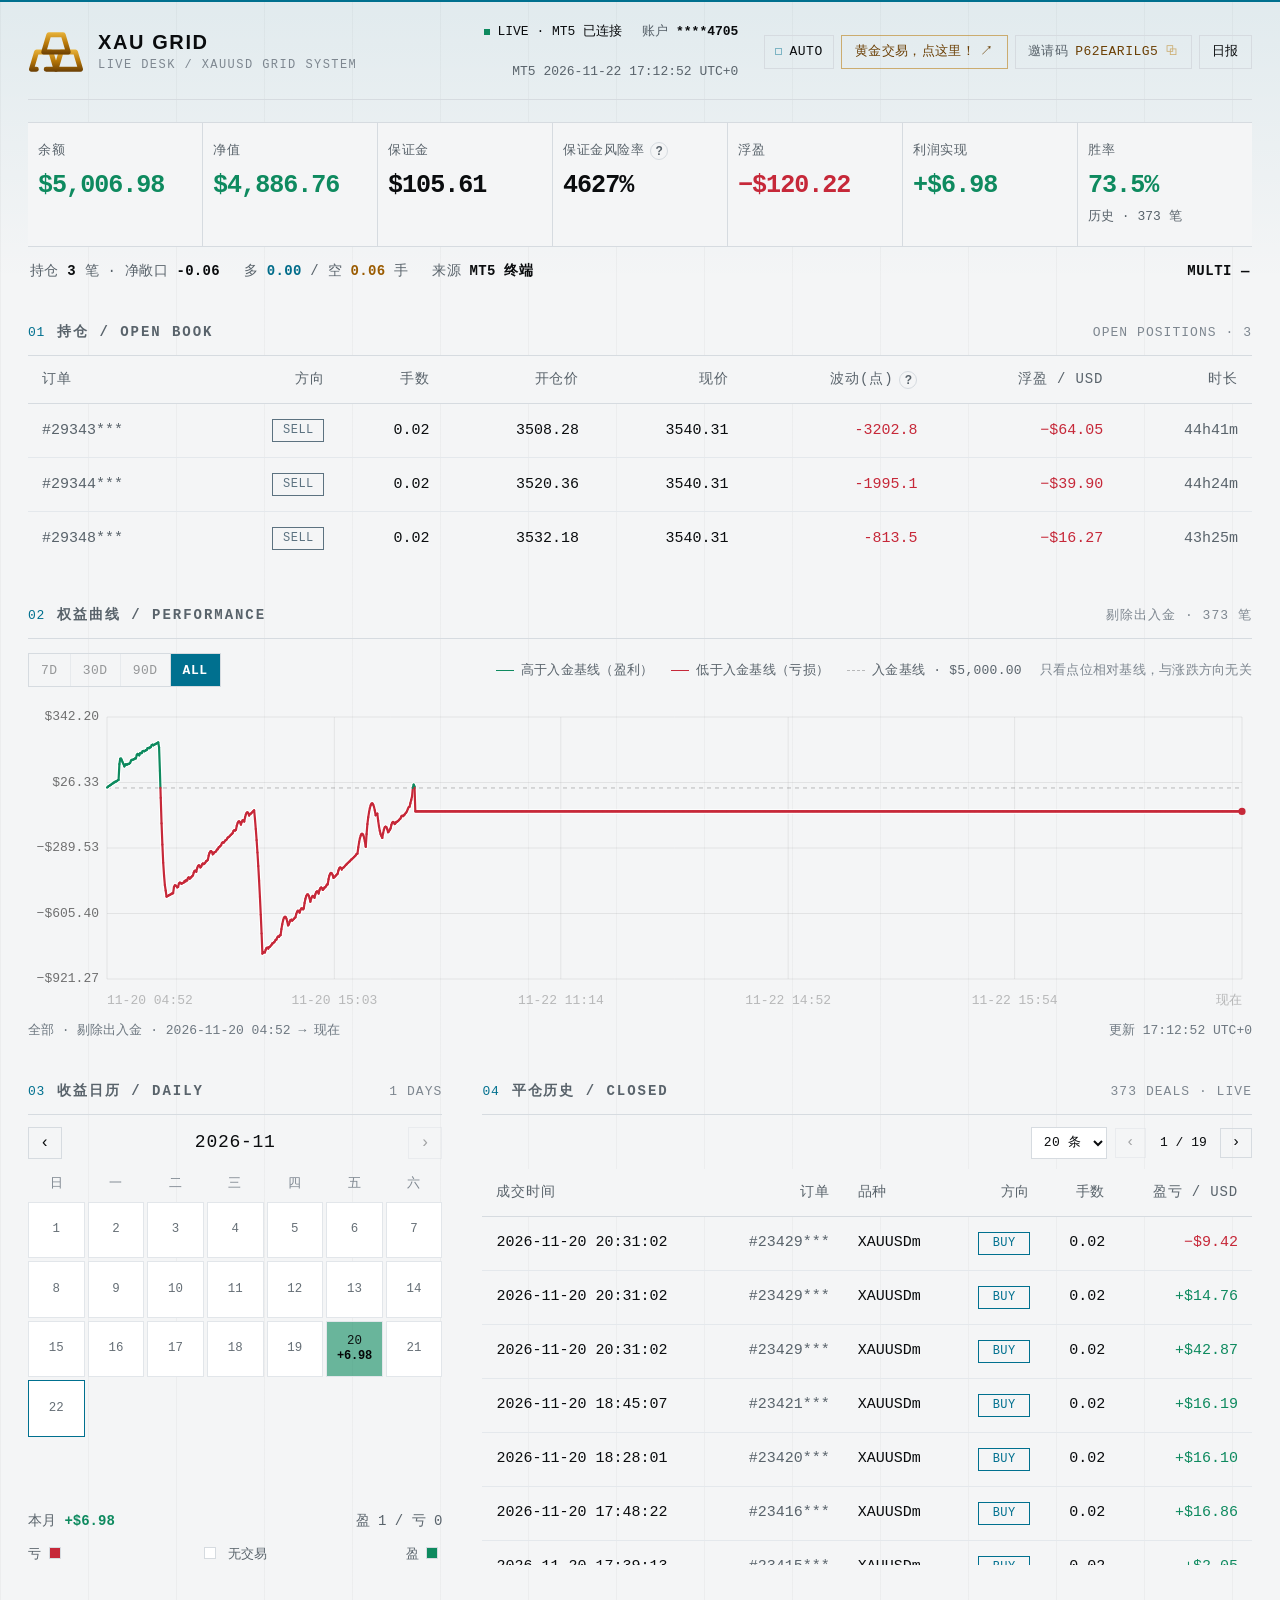
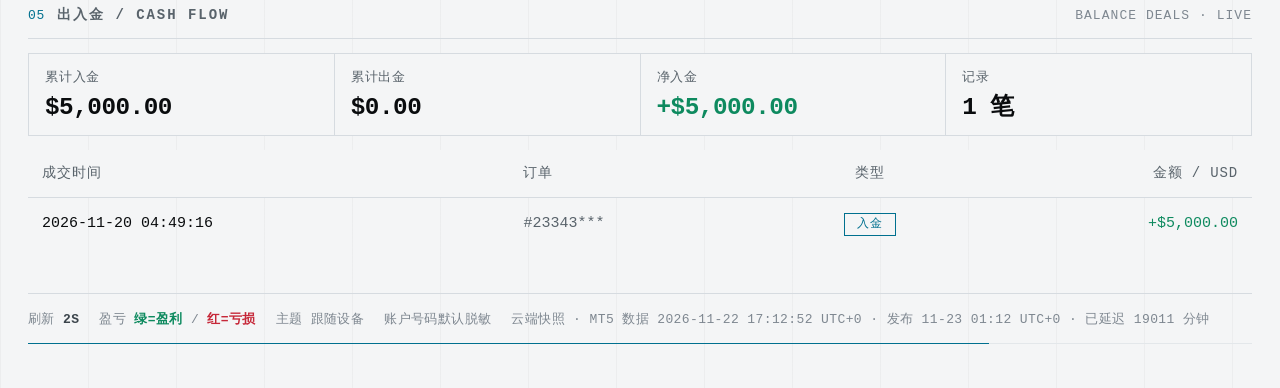
==== commit c692c984: "update snapshot 2026-11-23 01:12:53" ====
--- a/index.html
+++ b/index.html
@@ -138,9 +138,10 @@
         <button data-range="90">90D</button><button data-range="all" class="active">ALL</button>
       </div>
       <div class="legend">
-        <span><i class="l1"></i>盈利段</span>
-        <span><i class="l3"></i>亏损段</span>
-        <span><i class="l2"></i>盈亏零轴 · 已剔除出入金</span>
+        <span><i class="l1"></i>高于入金基线（盈利）</span>
+        <span><i class="l3"></i>低于入金基线（亏损）</span>
+        <span><i class="l2"></i><span id="baseNote">入金基线</span></span>
+        <span class="legend-rule">只看点位相对基线，与涨跌方向无关</span>
       </div>
     </div>
     <canvas id="curve"></canvas>
--- a/assets/css/desk.css
+++ b/assets/css/desk.css
@@ -256,6 +256,7 @@
 .legend .l1{border-color:var(--curve-up)}
 .legend .l3{border-color:var(--curve-down)}
 .legend .l2{border-color:var(--axis-2);border-top-style:dashed}
+.legend-rule{color:var(--muted-2)}
 canvas{
   display:block;width:100%;height:310px;margin-top:14px;
   cursor:crosshair;touch-action:pan-y;
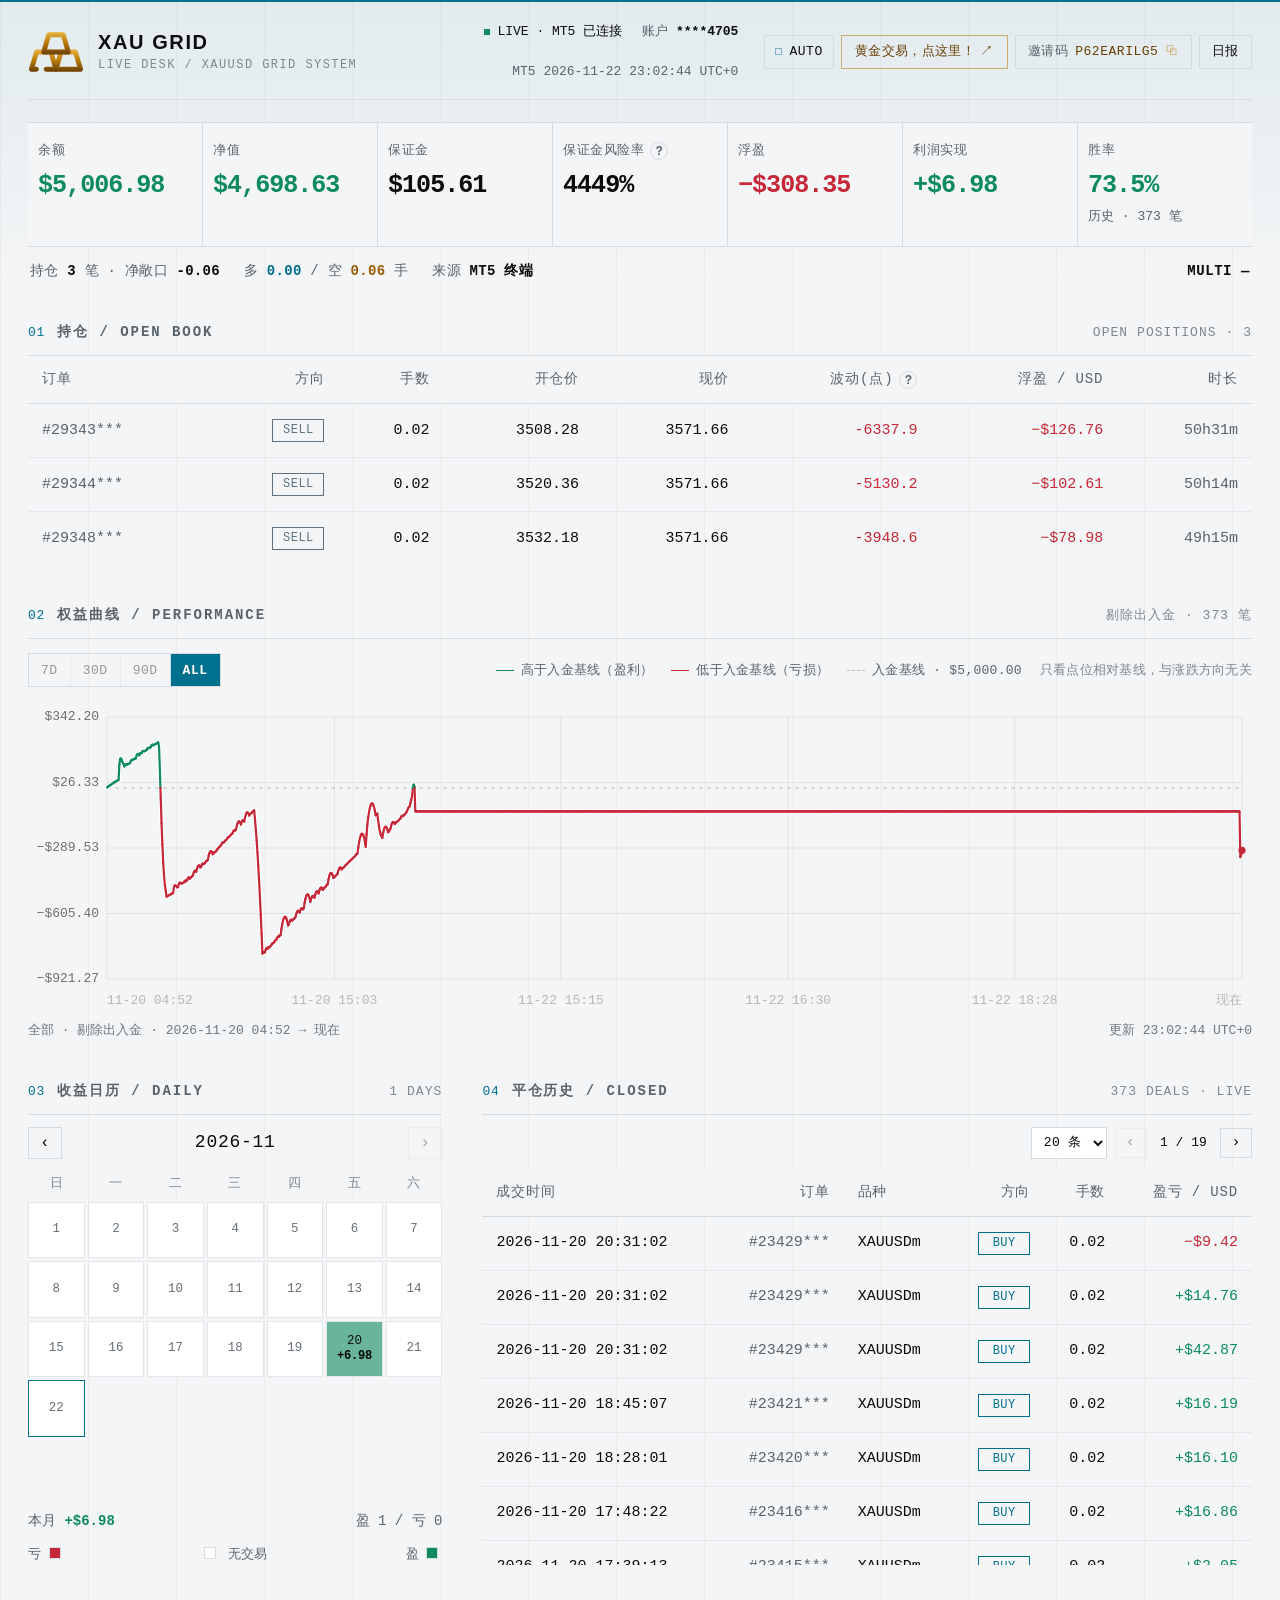
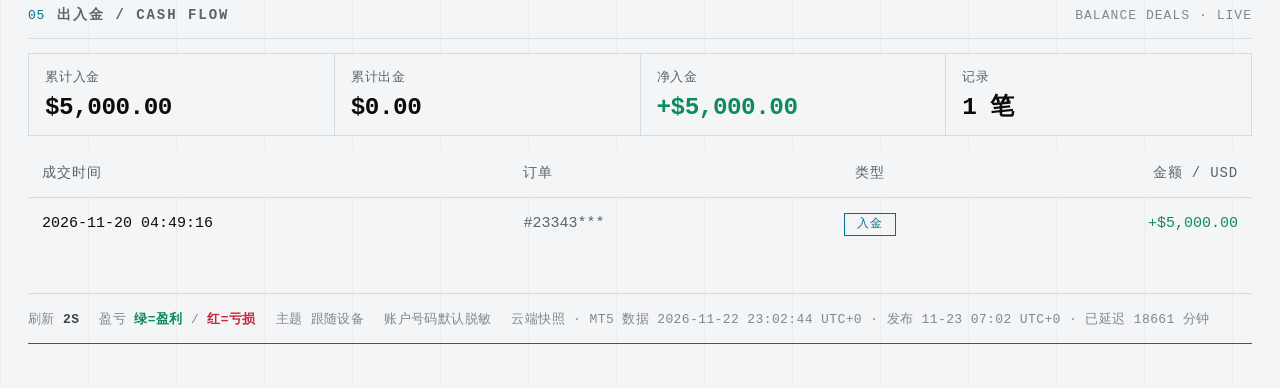
==== commit 0cf09647: "update snapshot 2026-11-23 07:02:45" ====
--- a/index.html
+++ b/index.html
@@ -16,9 +16,9 @@
   }catch(e){}
 })();
 </script>
-<link rel="stylesheet" href="assets/css/tokens.css">
-<link rel="stylesheet" href="assets/css/desk.css">
-<link rel="stylesheet" href="assets/css/theme-control.css">
+<link rel="stylesheet" href="assets/css/tokens.css?v=d27153c9">
+<link rel="stylesheet" href="assets/css/desk.css?v=6691b14a">
+<link rel="stylesheet" href="assets/css/theme-control.css?v=ec0df777">
 <!-- 静态托管标记：publish.py 会把下一行替换为 window.__XAU_STATIC__ = true; -->
 <script>window.__XAU_STATIC__ = true;  // publish.py: 静态托管强制静态模式</script>
 </head>
@@ -218,10 +218,10 @@
   </footer>
 </div>
 
-<script src="assets/js/core.js"></script>
-<script src="assets/js/theme.js"></script>
-<script src="assets/js/chart.js"></script>
-<script src="assets/js/calendar.js"></script>
-<script src="assets/js/app.js"></script>
+<script src="assets/js/core.js?v=ac8131db"></script>
+<script src="assets/js/theme.js?v=ab43a0a9"></script>
+<script src="assets/js/chart.js?v=42c0796a"></script>
+<script src="assets/js/calendar.js?v=006e1a42"></script>
+<script src="assets/js/app.js?v=052b224e"></script>
 </body>
 </html>
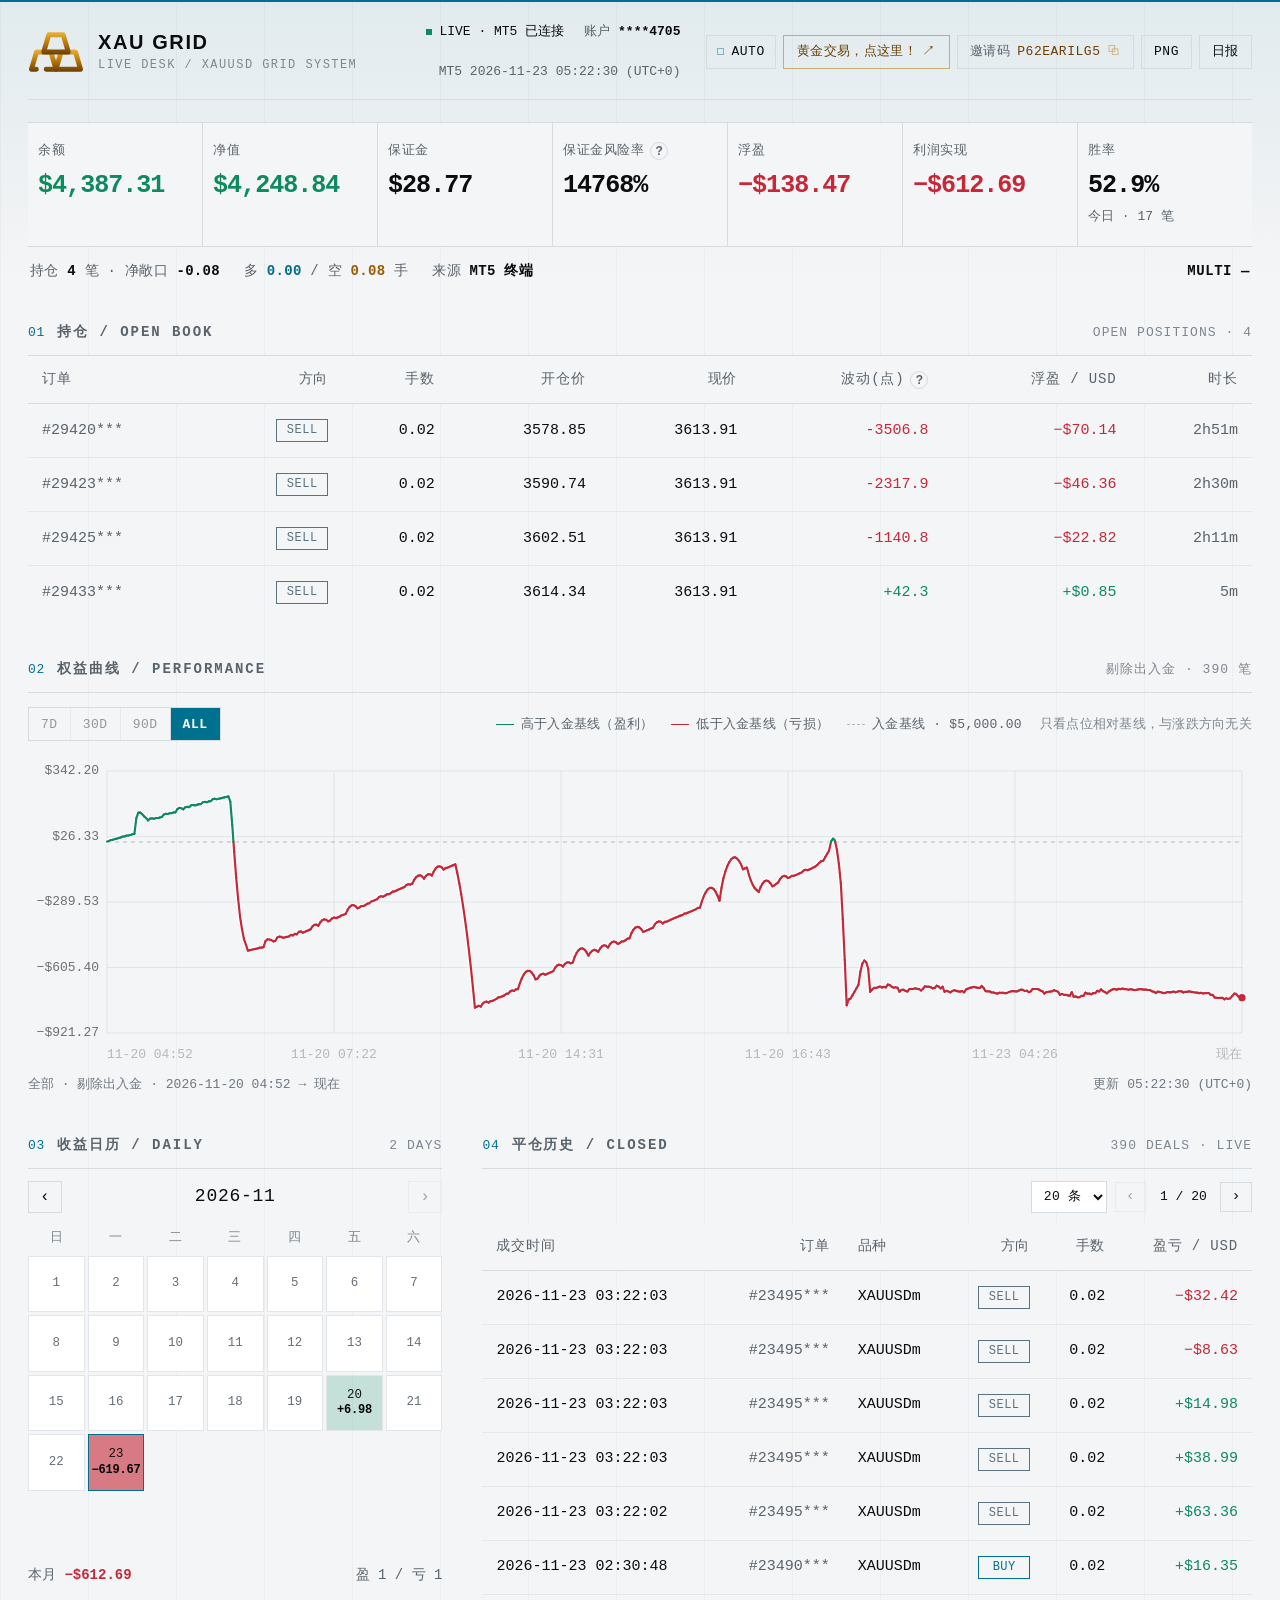
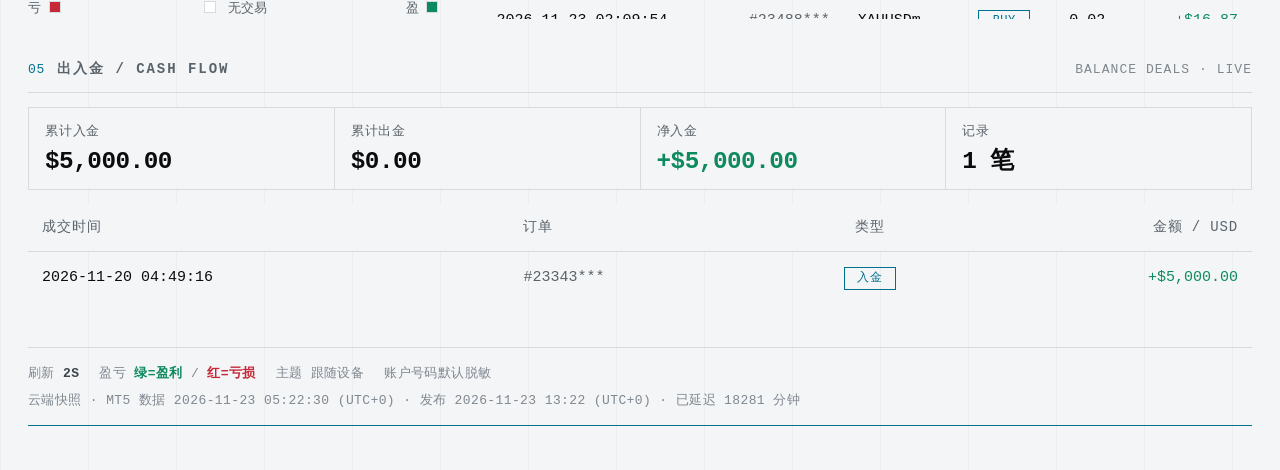
==== commit 43cc0ebd: "update snapshot 2026-11-23 13:22:31" ====
--- a/index.html
+++ b/index.html
@@ -17,7 +17,7 @@
 })();
 </script>
 <link rel="stylesheet" href="assets/css/tokens.css?v=d27153c9">
-<link rel="stylesheet" href="assets/css/desk.css?v=6691b14a">
+<link rel="stylesheet" href="assets/css/desk.css?v=c5eab529">
 <link rel="stylesheet" href="assets/css/theme-control.css?v=ec0df777">
 <!-- 静态托管标记：publish.py 会把下一行替换为 window.__XAU_STATIC__ = true; -->
 <script>window.__XAU_STATIC__ = true;  // publish.py: 静态托管强制静态模式</script>
@@ -221,7 +221,7 @@
 <script src="assets/js/core.js?v=ac8131db"></script>
 <script src="assets/js/theme.js?v=ab43a0a9"></script>
 <script src="assets/js/chart.js?v=42c0796a"></script>
-<script src="assets/js/calendar.js?v=006e1a42"></script>
-<script src="assets/js/app.js?v=052b224e"></script>
+<script src="assets/js/calendar.js?v=32f4e120"></script>
+<script src="assets/js/app.js?v=8e3caa1f"></script>
 </body>
 </html>
--- a/assets/css/desk.css
+++ b/assets/css/desk.css
@@ -455,3 +455,38 @@
   .cell>b{font-size:clamp(21px,6.2vw,27px)}
   .cal-grid{gap:2px}
 }
+
+/* ============================================================
+ * 移动端细化（2026-11-23）
+ * 目标：① 日历金额不再顶到格子边上；② 顶部工具区收紧，少占一屏；
+ *       ③ 统计/图例这类 nowrap 长串允许换行，不再横向溢出。
+ * ============================================================ */
+@media(max-width:760px){
+  .topbar{padding:16px 0 14px;gap:10px}
+  .topbar-main{gap:8px 14px;font-size:12px}
+  .status{font-size:12px;gap:6px}
+  .clock{font-size:12px}
+  .topbar-tools{gap:6px}
+  .logo{width:38px;height:38px}
+  .logo svg{width:36px;height:36px}
+  .invite{height:30px;padding:0 9px;font-size:12px}
+  button{height:30px;padding:0 9px;font-size:12px}
+  .wordmark p{display:none}
+
+  /* 日历：49px 的格子里要同时放下日期和金额 */
+  .cal-cell{gap:1px;padding:0 1px}
+  .cal-cell .d{font-size:12px;line-height:1}
+  .cal-cell .v{
+    font-size:clamp(10px,2.7cqw,12px);letter-spacing:-.3px;
+    max-width:100%;overflow:hidden;
+  }
+  .cal-stats{
+    flex-wrap:wrap;row-gap:4px;font-size:12px;
+    white-space:normal;min-width:0;
+  }
+  .cal-legend{flex-wrap:wrap;gap:6px 12px;font-size:12px}
+
+  /* 曲线说明 / 页脚：长串换行而不是硬撑 */
+  .tape-note{white-space:normal}
+  footer{line-height:1.6}
+}
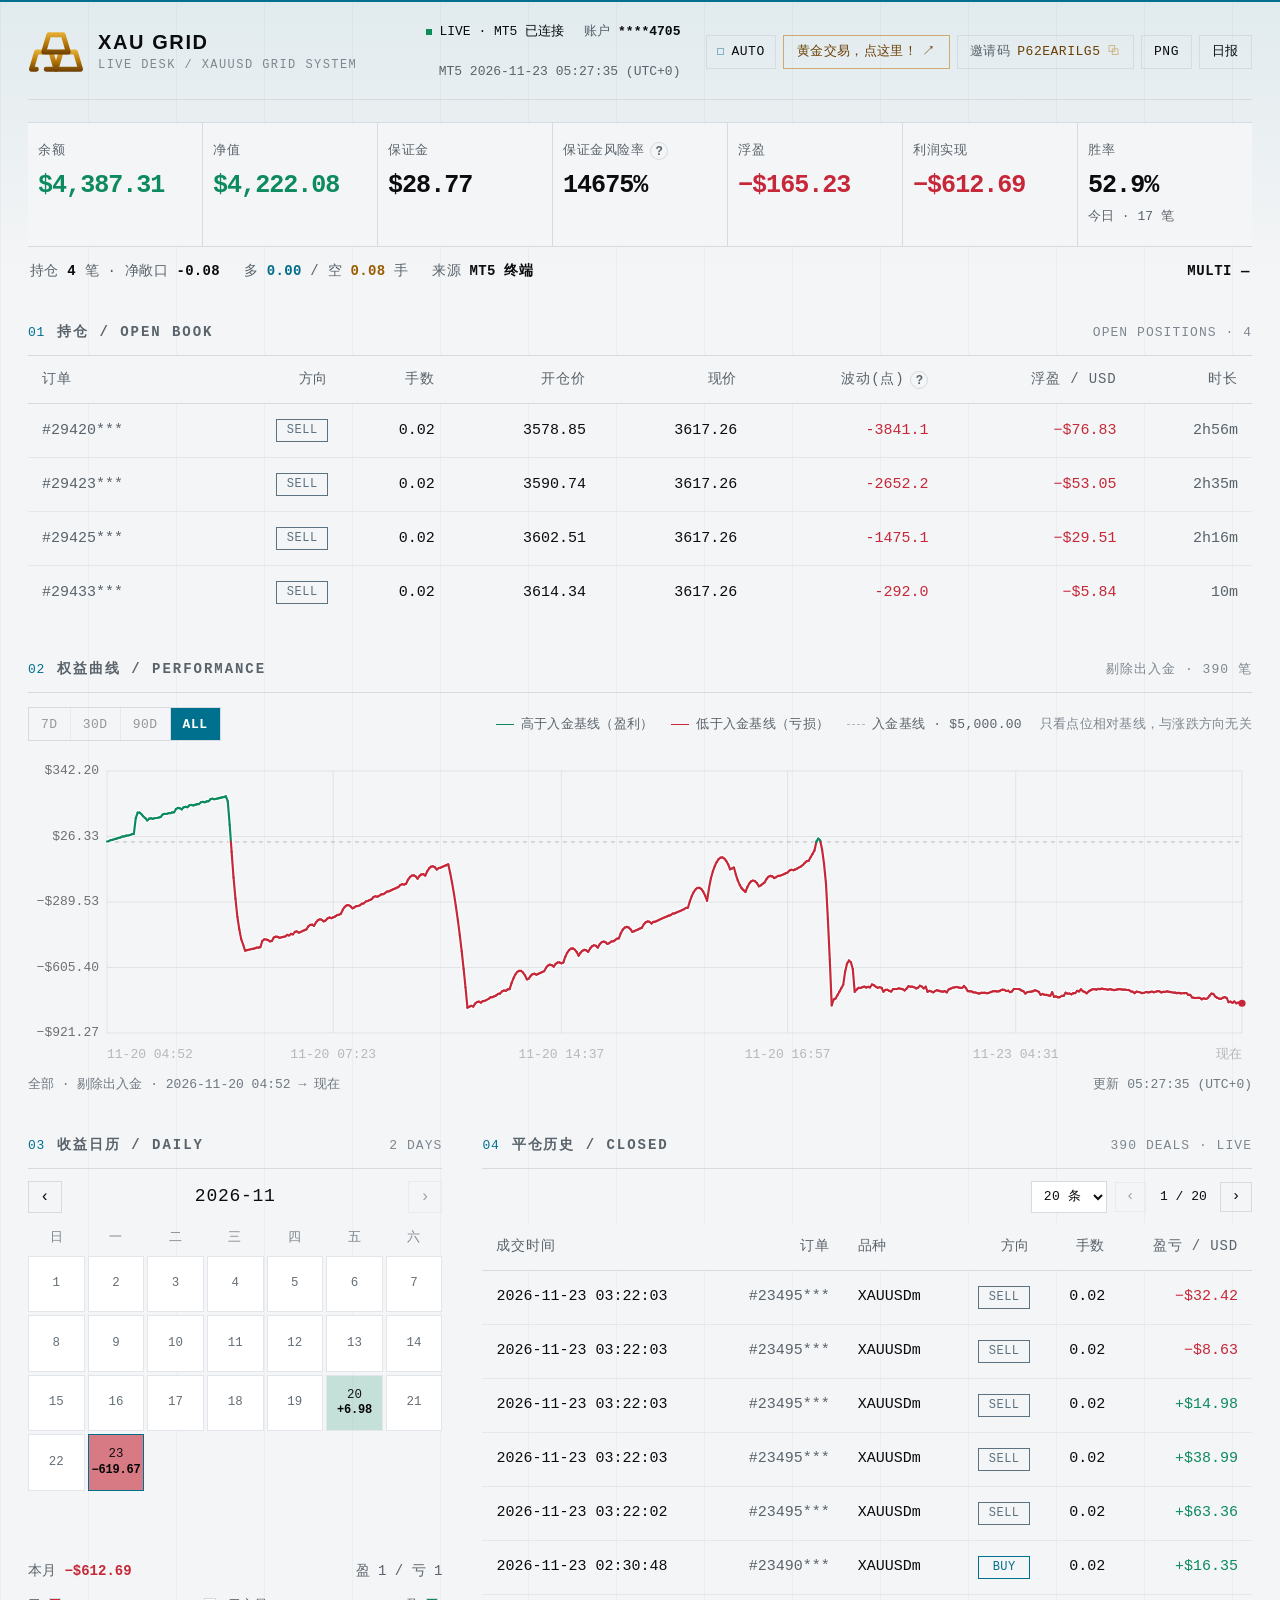
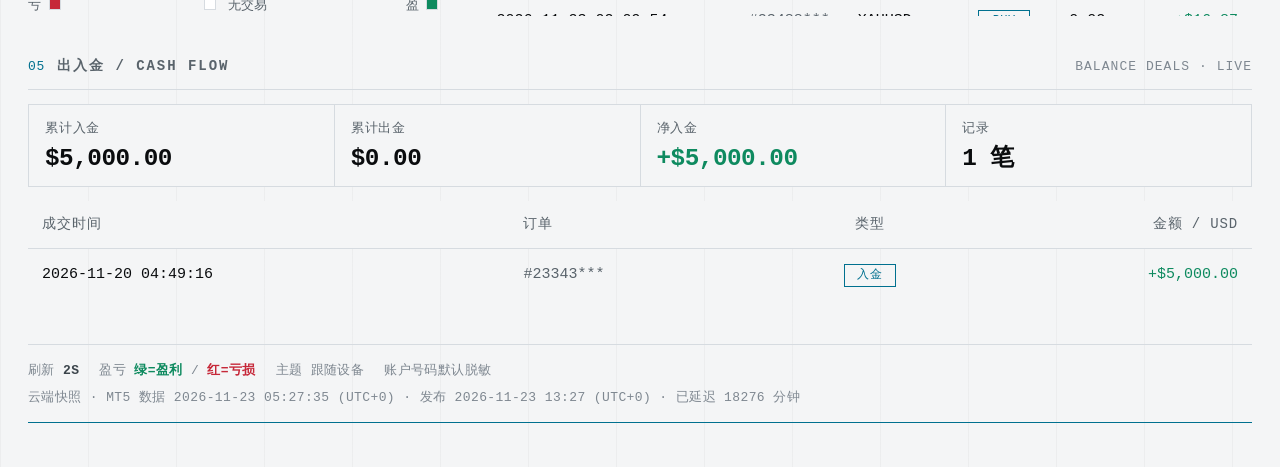
==== commit 49c363fc: "update snapshot 2026-11-23 13:27:41" ====
--- a/index.html
+++ b/index.html
@@ -17,7 +17,7 @@
 })();
 </script>
 <link rel="stylesheet" href="assets/css/tokens.css?v=d27153c9">
-<link rel="stylesheet" href="assets/css/desk.css?v=c5eab529">
+<link rel="stylesheet" href="assets/css/desk.css?v=1af353bc">
 <link rel="stylesheet" href="assets/css/theme-control.css?v=ec0df777">
 <!-- 静态托管标记：publish.py 会把下一行替换为 window.__XAU_STATIC__ = true; -->
 <script>window.__XAU_STATIC__ = true;  // publish.py: 静态托管强制静态模式</script>
@@ -158,6 +158,8 @@
       </div>
       <div class="row-bar cal-nav"><button id="calPrev" aria-label="上个月">‹</button><span id="calMonth">—</span><button id="calNext" aria-label="下个月">›</button></div>
       <div class="cal-grid" id="calGrid"></div>
+      <!-- 月合计/盈亏天数放在网格外：网格是 7 列固定轨道，塞进去会被挤到两边裁掉 -->
+      <div class="cal-stats" id="calStats"></div>
       <div class="cal-legend">
         <span>亏 <i class="sw" style="background:var(--down)"></i></span>
         <span><i class="sw" style="background:var(--cal-bg)"></i> 无交易</span>
@@ -221,7 +223,7 @@
 <script src="assets/js/core.js?v=ac8131db"></script>
 <script src="assets/js/theme.js?v=ab43a0a9"></script>
 <script src="assets/js/chart.js?v=42c0796a"></script>
-<script src="assets/js/calendar.js?v=32f4e120"></script>
-<script src="assets/js/app.js?v=8e3caa1f"></script>
+<script src="assets/js/calendar.js?v=ac27d2bc"></script>
+<script src="assets/js/app.js?v=678a08de"></script>
 </body>
 </html>
--- a/assets/css/desk.css
+++ b/assets/css/desk.css
@@ -311,7 +311,8 @@
   white-space:nowrap;font-variant-numeric:tabular-nums;
 }
 .cal-stats{
-  grid-column:1/-1;display:flex;justify-content:space-between;gap:8px;
+  display:flex;justify-content:space-between;align-items:center;gap:8px 16px;
+  flex-wrap:wrap;min-width:0;
   margin-top:11px;font-family:var(--mono);font-size:14px;color:var(--muted);
   font-variant-numeric:tabular-nums;white-space:nowrap;
 }
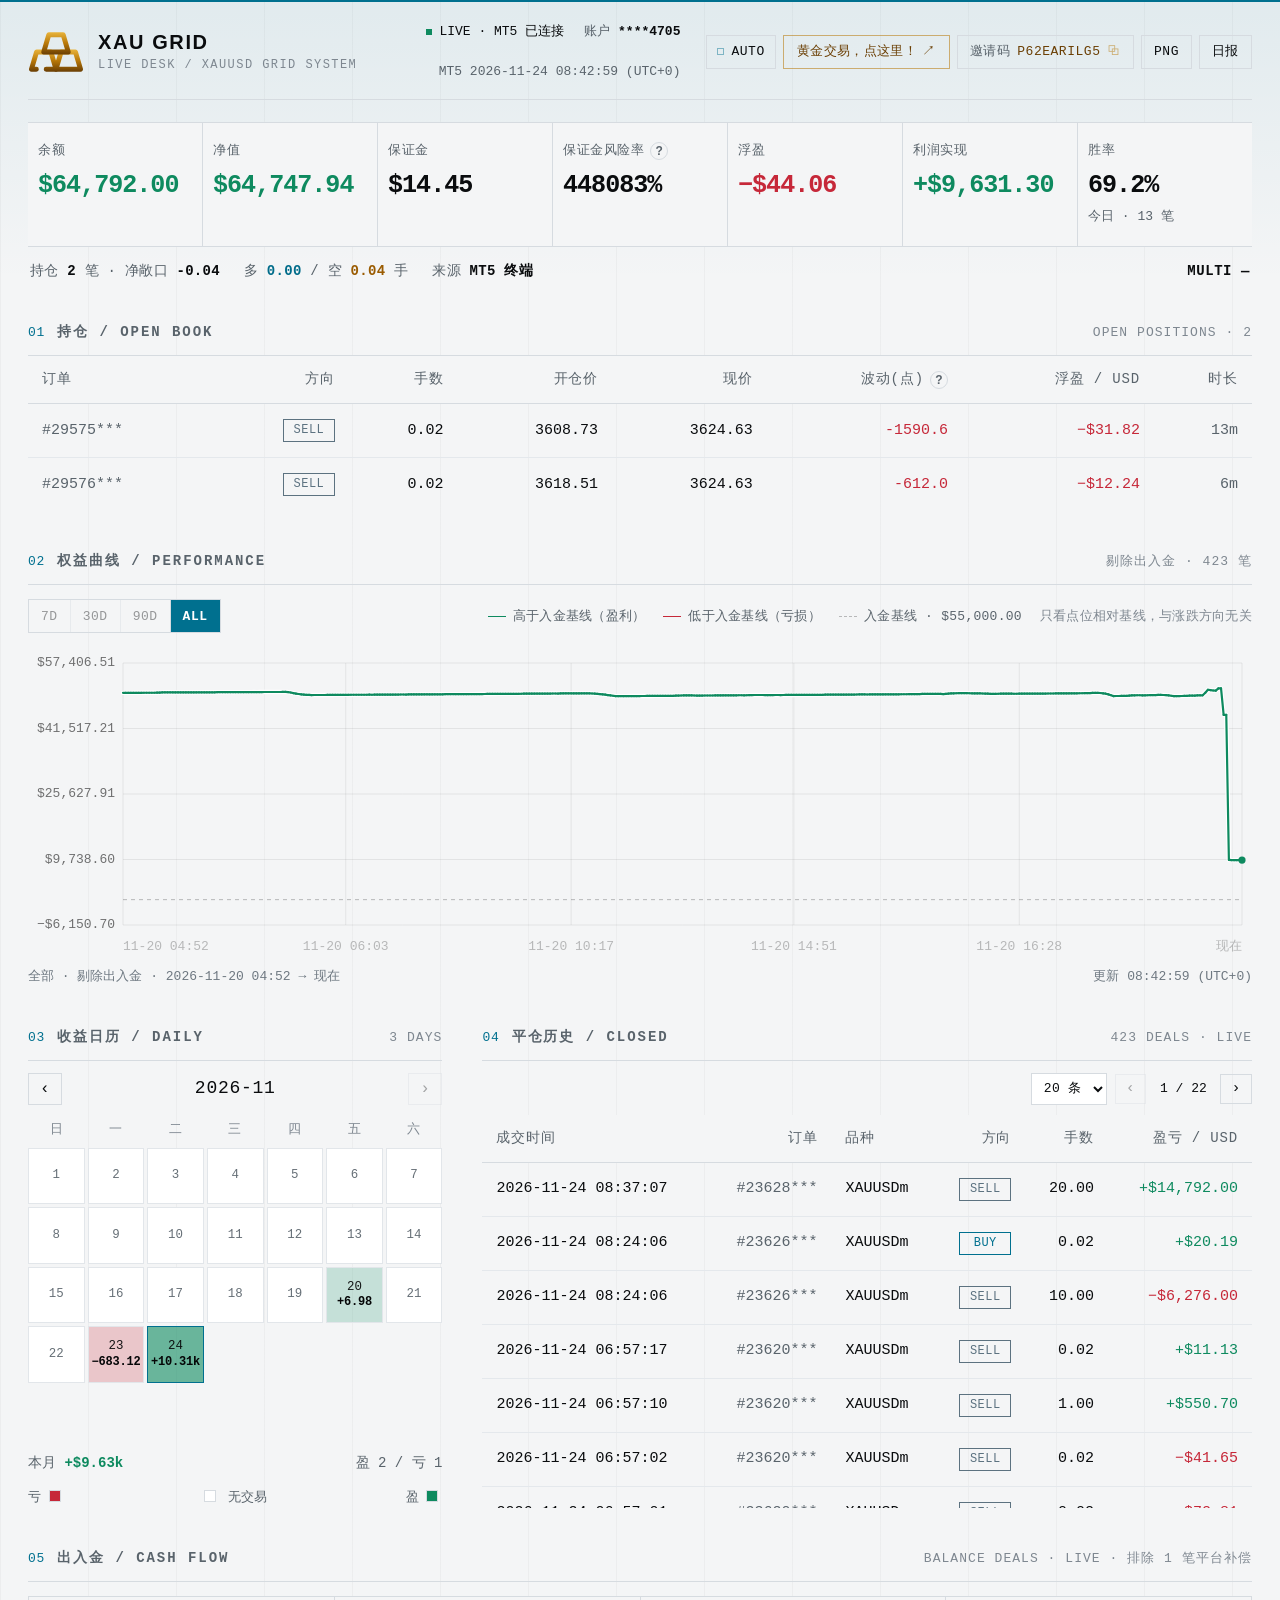
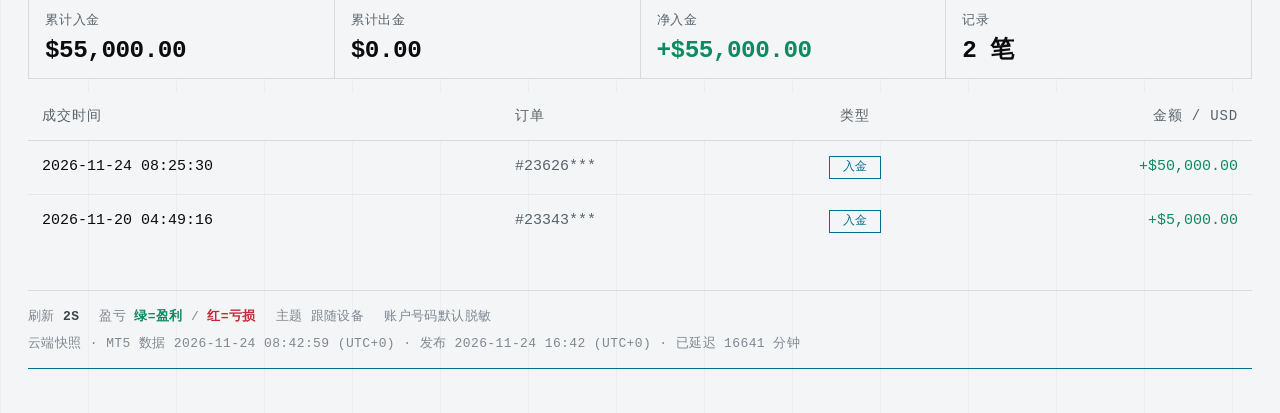
==== commit 979eb013: "update snapshot 2026-11-24 16:43:06" ====
--- a/index.html
+++ b/index.html
@@ -224,6 +224,6 @@
 <script src="assets/js/theme.js?v=ab43a0a9"></script>
 <script src="assets/js/chart.js?v=42c0796a"></script>
 <script src="assets/js/calendar.js?v=ac27d2bc"></script>
-<script src="assets/js/app.js?v=678a08de"></script>
+<script src="assets/js/app.js?v=beabf913"></script>
 </body>
 </html>
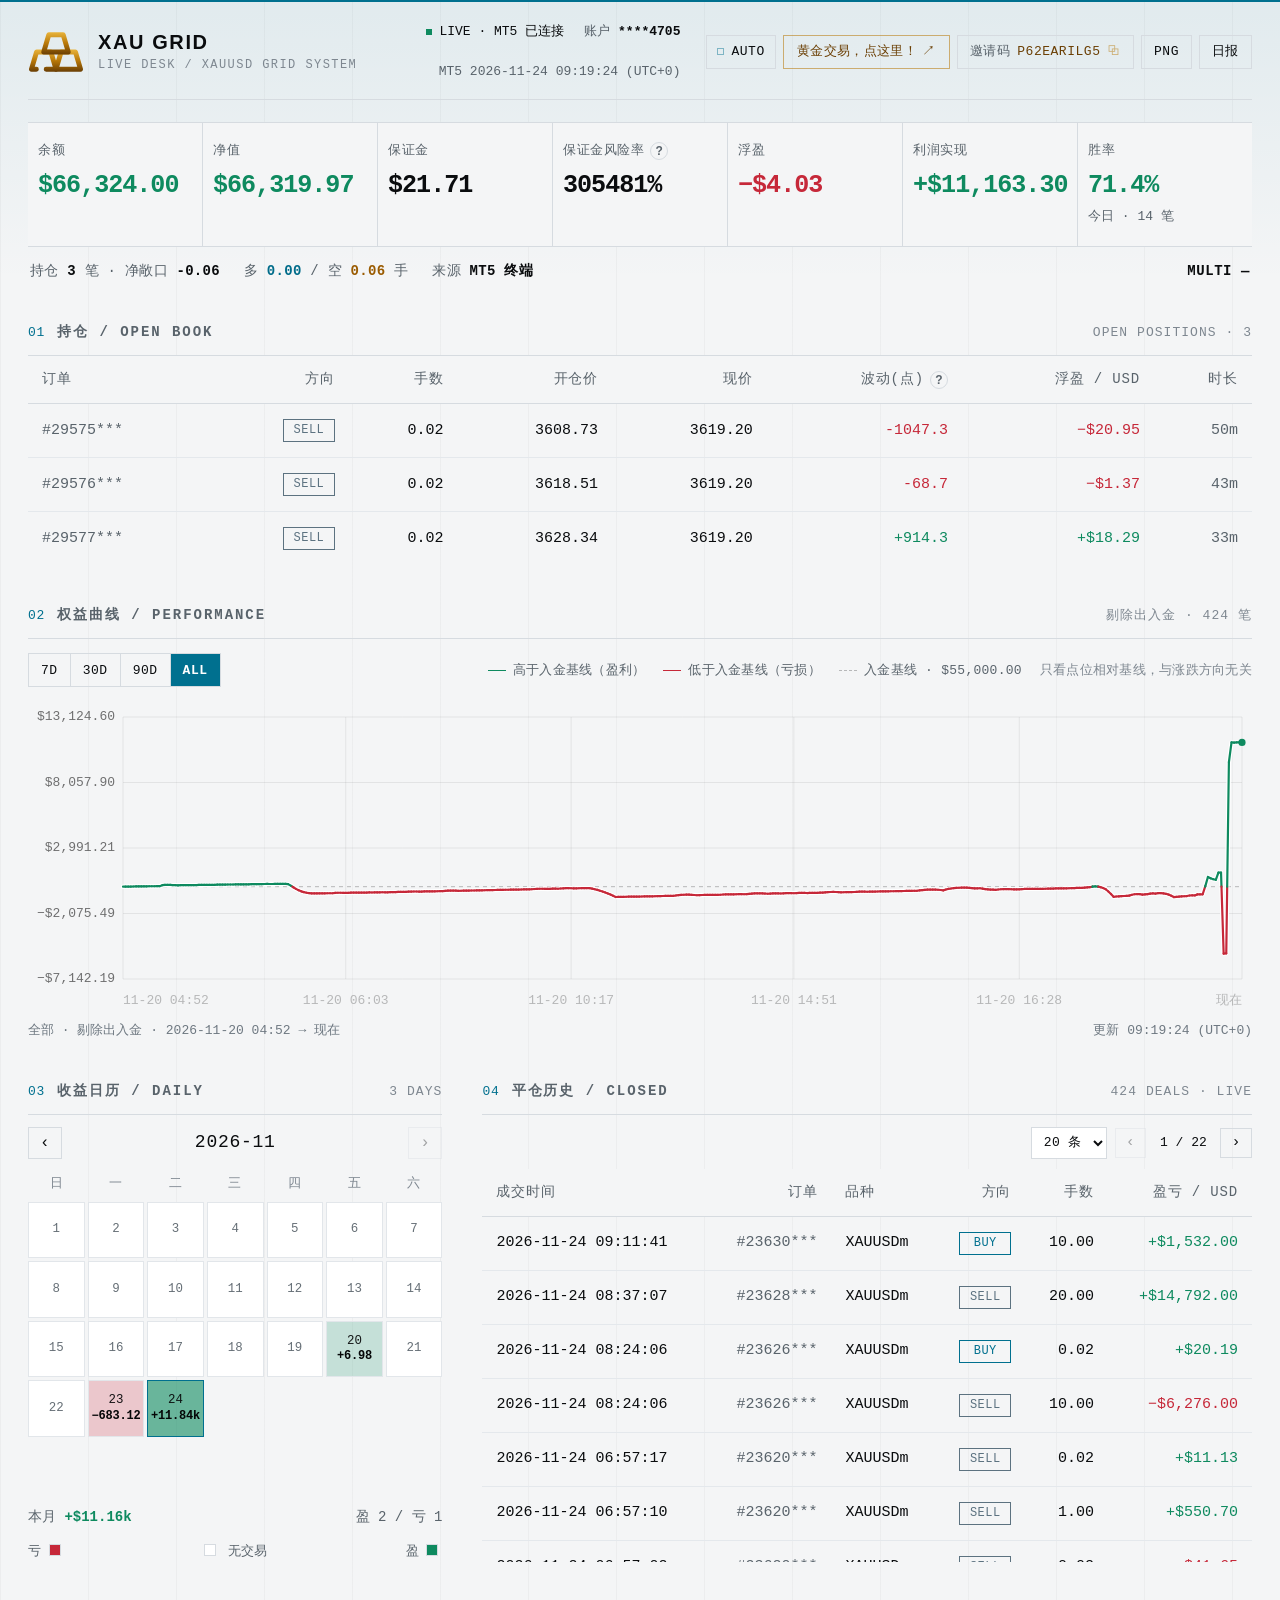
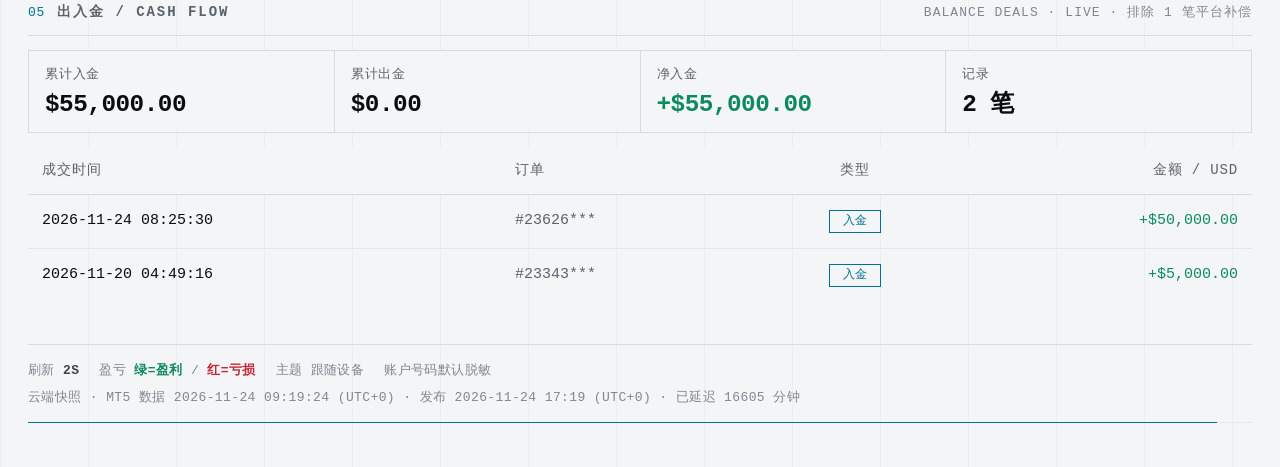
==== commit 8cdde852: "update snapshot 2026-11-24 17:19:29" ====
--- a/index.html
+++ b/index.html
@@ -224,6 +224,6 @@
 <script src="assets/js/theme.js?v=ab43a0a9"></script>
 <script src="assets/js/chart.js?v=42c0796a"></script>
 <script src="assets/js/calendar.js?v=ac27d2bc"></script>
-<script src="assets/js/app.js?v=beabf913"></script>
+<script src="assets/js/app.js?v=1aa16946"></script>
 </body>
 </html>
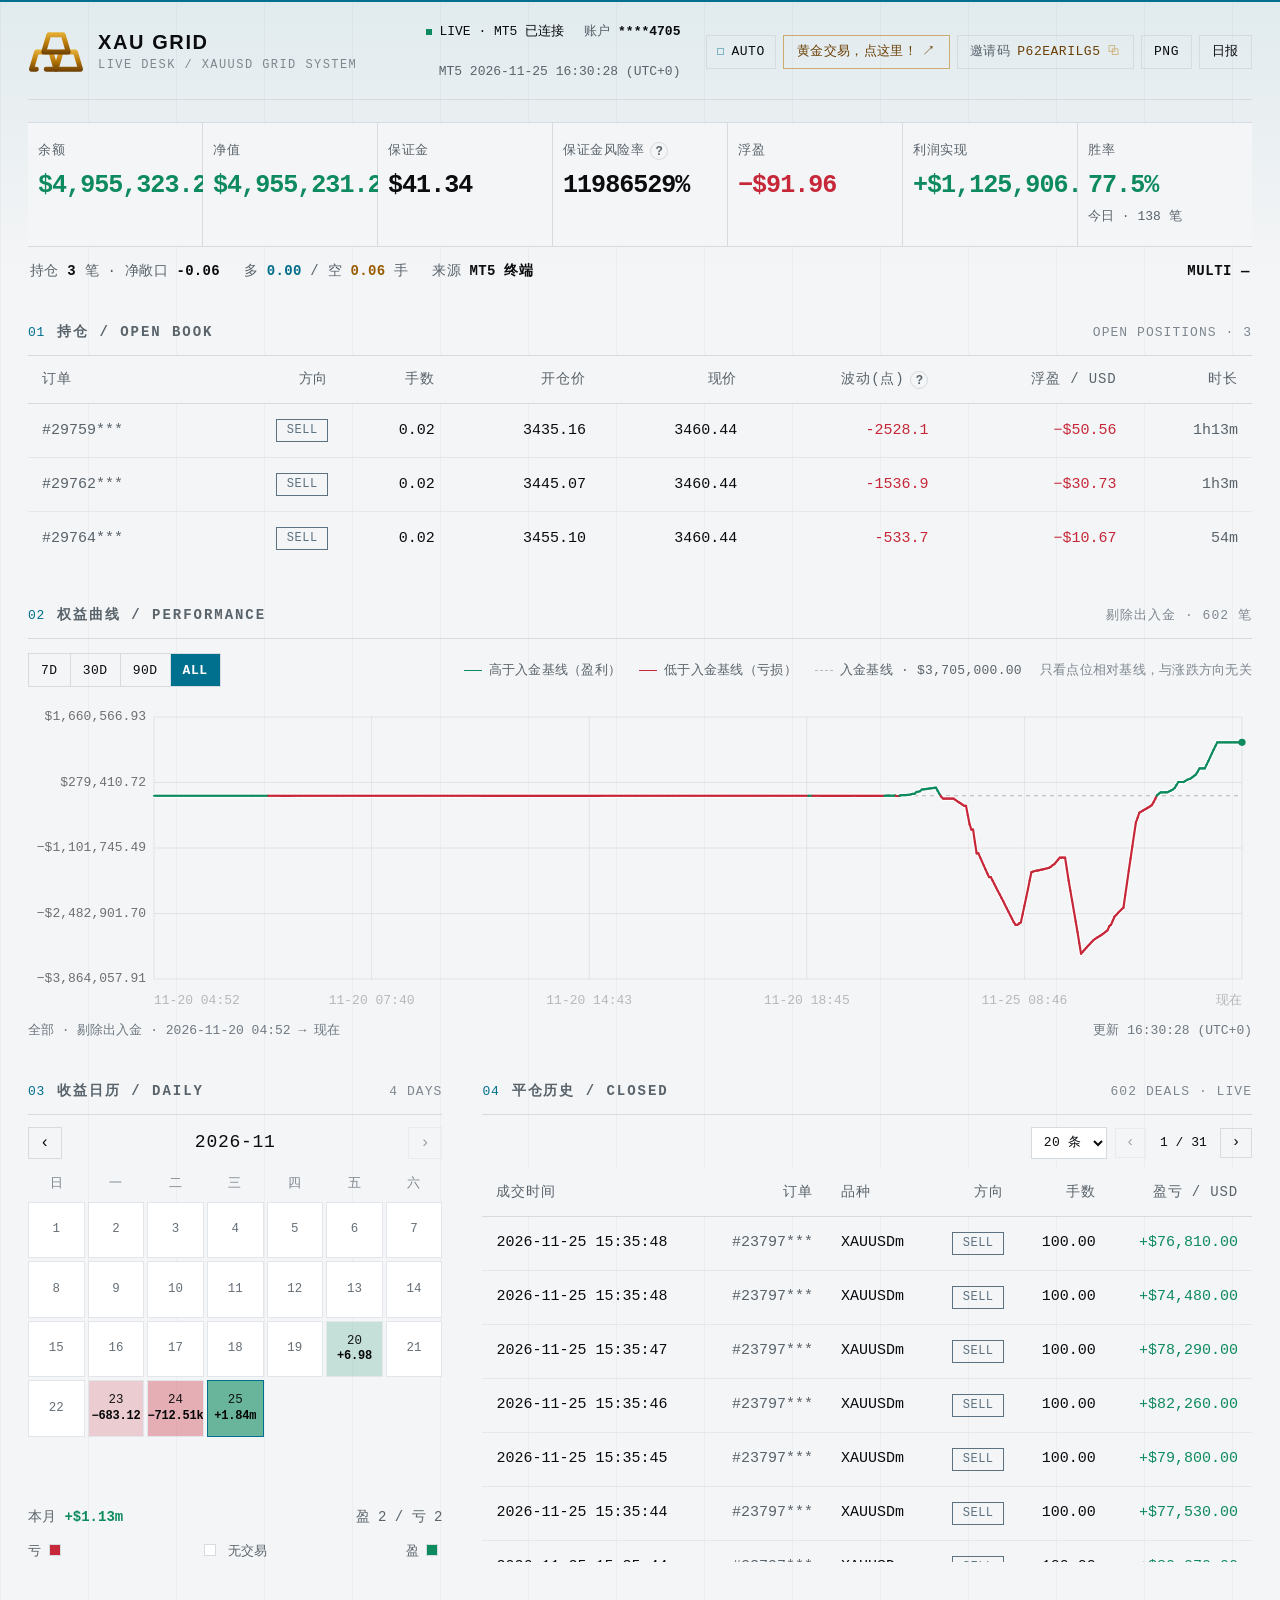
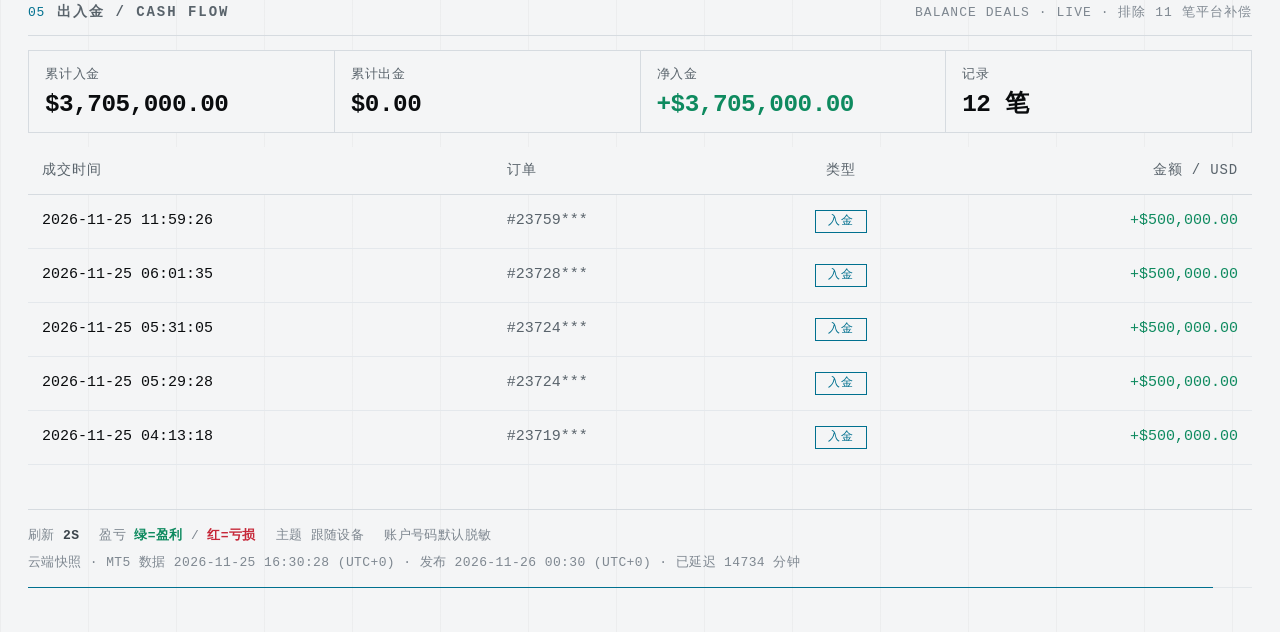
==== commit 56a4c00c: "update snapshot 2026-11-26 00:30:34" ====
--- a/index.html
+++ b/index.html
@@ -220,10 +220,10 @@
   </footer>
 </div>
 
-<script src="assets/js/core.js?v=ac8131db"></script>
+<script src="assets/js/core.js?v=a12c4289"></script>
 <script src="assets/js/theme.js?v=ab43a0a9"></script>
 <script src="assets/js/chart.js?v=42c0796a"></script>
-<script src="assets/js/calendar.js?v=ac27d2bc"></script>
+<script src="assets/js/calendar.js?v=68bb8637"></script>
 <script src="assets/js/app.js?v=1aa16946"></script>
 </body>
 </html>
